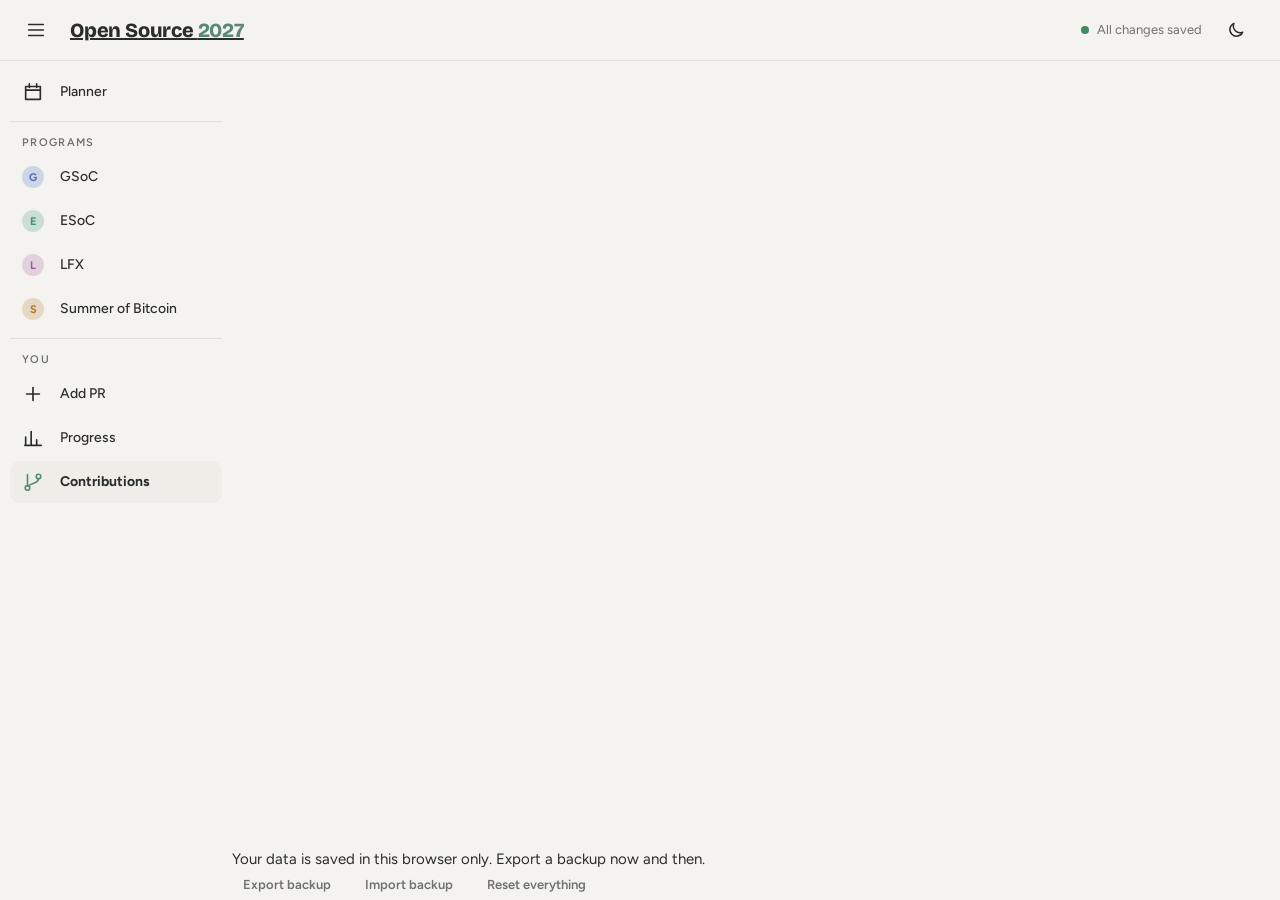
==== contributions.html @ abc7397d "update home and contributions pages" ====
<!doctype html>
<html lang="en">
<head>
  
  <meta charset="utf-8">
  <meta name="viewport" content="width=device-width, initial-scale=1">
  <meta name="description" content="PRs from the Planner">
  <meta name="theme-color" content="#f4f3ef" media="(prefers-color-scheme: light)">
  <meta name="theme-color" content="#161a1a" media="(prefers-color-scheme: dark)">
  <title>Contributions · Open Source 2027</title>

  <!-- Fonts: Bricolage Grotesque (headings), Figtree (text), JetBrains Mono (dates and numbers) -->
  <link rel="preconnect" href="https://fonts.googleapis.com">
  <link rel="preconnect" href="https://fonts.gstatic.com" crossorigin>
  <link rel="stylesheet" href="https://fonts.googleapis.com/css2?family=Bricolage+Grotesque:opsz,wght@12..96,600..800&family=Figtree:wght@400;500;600;700&family=JetBrains+Mono:wght@400;500;600&display=swap">

  <!-- Styles: tokens first, then components, then app extras -->
  <script>try{var t=localStorage.getItem("open-source-2027-theme");if(t==="light"||t==="dark")document.documentElement.dataset.theme=t}catch(e){}</script>
  <link rel="stylesheet" href="css/tokens.css">
  <link rel="stylesheet" href="css/components.css">
  <link rel="stylesheet" href="css/app.css">
</head>
<body data-page="contributions">
  <div class="os-app">
    <div id="app-header"></div>
    <main class="os-main" id="app">
      <noscript>This app needs JavaScript turned on.</noscript>
    </main>
    <footer id="app-footer"></footer>
  </div>

  <!-- Shared code (order matters: each file uses the ones above it) -->
  <script src="js/utils.js"></script>
  <script src="js/programs.js"></script>
  <script src="js/store.js"></script>
  <script src="js/components/ui.js"></script>
  <script src="js/components/modal.js"></script>
  <script src="js/components/layout.js"></script>
  <script src="js/components/worklog.js"></script>

  <!-- This page -->
  <script src="js/pages/contributions.js"></script>
</body>
</html>
---- css/tokens.css ----
/* tokens.css
   Design tokens = named values for every colour, font, size and corner.
   Change a value here and the whole site follows. */


/* Calm, minimal theme: soft paper colours with a sage green accent.
   It follows the device: light by day, dark when the device is in dark mode. */
:root {
  color-scheme: light;

  /* Surfaces, back to front */
  --bg: #f4f3ef;          /* page background */
  --card: #fbfaf7;        /* cards and modals */
  --card-head: #efede7;   /* card header bars */
  --line: #e3e0d8;        /* borders */
  --track: #e2dfd6;       /* the "not done yet" part of bars and rings */

  /* Text */
  --ink: #2a2d2b;         /* main text */
  --muted: #6e726d;       /* secondary text */

  /* Actions and states */
  --accent: #5b8a74;      /* sage green: buttons, progress, highlights */
  --accent-ink: #ffffff;  /* text on top of the accent */
  --star: #b07f2c;        /* streaks, "in review" */
  --star-off: #c9c4b8;
  --success: #3f8a5c;     /* merged, goal met */
  --danger: #c0564c;      /* delete */
  --scrim: rgba(42, 45, 43, 0.35); /* layer behind a modal */

  /* One colour per program (checked so they are easy to tell apart) */
  --gsoc: #4a6fc0;
  --esoc: #3d9470;
  --lfx: #a05a9c;
  --sob: #b87a2a;

  --shadow-glow: 0 0 0 4px rgba(91, 138, 116, 0.22);
  --shadow-modal: 0 24px 64px rgba(42, 45, 43, 0.18);

  /* Fonts */
  --font-display: "Bricolage Grotesque", "Figtree", system-ui, sans-serif;
  --font-body: "Figtree", system-ui, -apple-system, "Segoe UI", sans-serif;
  --font-mono: "JetBrains Mono", ui-monospace, "SFMono-Regular", Menlo, monospace;

  /* Spacing */
  --space-1: 4px;
  --space-2: 8px;
  --space-3: 12px;
  --space-4: 16px;
  --space-5: 20px;
  --space-6: 28px;
  --space-7: 48px;

  /* Corners */
  --radius-sm: 6px;
  --radius-md: 10px;
  --radius-lg: 16px;
  --radius-pill: 999px;
}

/* Dark colours. Used when the device is in dark mode (unless you picked light with
   the sun/moon button), or when you picked dark with the button. */
@media (prefers-color-scheme: dark) {
  :root:not([data-theme="light"]) {
    color-scheme: dark;
    --bg: #161a1a;
    --card: #1d2122;
    --card-head: #252a2a;
    --line: #2d3333;
    --track: #384040;
    --ink: #e7ebe8;
    --muted: #97a09b;
    --accent: #93bfa9;
    --accent-ink: #12201a;
    --star: #d6b06a;
    --star-off: #4c5452;
    --success: #86c59b;
    --danger: #e08a80;
    --scrim: rgba(8, 11, 10, 0.6);
    --gsoc: #7392dc;
    --esoc: #4aa077;
    --lfx: #b873b1;
    --sob: #bd8336;
    --shadow-glow: 0 0 0 4px rgba(147, 191, 169, 0.22);
    --shadow-modal: 0 24px 64px rgba(0, 0, 0, 0.5);
  }
}
:root[data-theme="dark"] {
  color-scheme: dark;
  --bg: #161a1a;
  --card: #1d2122;
  --card-head: #252a2a;
  --line: #2d3333;
  --track: #384040;
  --ink: #e7ebe8;
  --muted: #97a09b;
  --accent: #93bfa9;
  --accent-ink: #12201a;
  --star: #d6b06a;
  --star-off: #4c5452;
  --success: #86c59b;
  --danger: #e08a80;
  --scrim: rgba(8, 11, 10, 0.6);
  --gsoc: #7392dc;
  --esoc: #4aa077;
  --lfx: #b873b1;
  --sob: #bd8336;
  --shadow-glow: 0 0 0 4px rgba(147, 191, 169, 0.22);
  --shadow-modal: 0 24px 64px rgba(0, 0, 0, 0.5);
}
:root[data-theme="light"] { color-scheme: light; }
---- css/components.css ----
/* Open Source 2027: component styles. Colours, fonts and sizes come from tokens.css. */

:root {
  --star-shape: url("data:image/svg+xml,%3Csvg xmlns='http://www.w3.org/2000/svg' viewBox='0 0 24 24'%3E%3Cpath d='M12 2.6l2.85 5.95 6.55.85-4.8 4.55 1.22 6.5L12 17.3l-5.82 3.15 1.22-6.5-4.8-4.55 6.55-.85z'/%3E%3C/svg%3E");
  --chev: url("data:image/svg+xml,%3Csvg xmlns='http://www.w3.org/2000/svg' viewBox='0 0 24 24' fill='none' stroke='%23a6959d' stroke-width='2' stroke-linecap='round' stroke-linejoin='round'%3E%3Cpath d='M6 9l6 6 6-6'/%3E%3C/svg%3E");
}

*, *::before, *::after { box-sizing: border-box; }
html, body { margin: 0; background: var(--bg); color: var(--ink); font-family: var(--font-body); font-size: 15px; line-height: 22px; -webkit-font-smoothing: antialiased; }
button, input, select, textarea { font: inherit; color: inherit; }
a { color: inherit; }
[hidden] { display: none !important; }

/* ---------- layout ---------- */
.os-app { background: var(--bg); }
.os-pad { padding: 24px; }
.os-main { padding: 28px 32px 48px; max-width: 1280px; margin: 0 auto; }
.os-stack { display: flex; flex-direction: column; gap: 20px; }
.os-row { display: flex; align-items: center; gap: 12px; flex-wrap: wrap; }
.os-grid-3 { display: grid; grid-template-columns: repeat(3, minmax(0, 1fr)); gap: 20px; align-items: start; }
.os-grid-4 { display: grid; grid-template-columns: repeat(4, minmax(0, 1fr)); gap: 20px; }
.os-split { display: grid; grid-template-columns: minmax(0, 1.75fr) minmax(0, 1fr); gap: 20px; align-items: start; }
.os-section { margin-top: 28px; }
.os-spacer { flex: 1; }

/* ---------- type ---------- */
.os-label { font: 600 11px/14px var(--font-body); letter-spacing: .12em; text-transform: uppercase; color: var(--muted); margin: 0; }
.os-h1 { font: 800 40px/44px var(--font-display); letter-spacing: -.02em; margin: 0; }
.os-h2 { font: 700 22px/28px var(--font-display); letter-spacing: -.01em; margin: 0; }
.os-h3 { font: 700 16px/22px var(--font-display); margin: 0; }
.os-mono { font-family: var(--font-mono); font-variant-numeric: tabular-nums; }
.os-muted { color: var(--muted); }
.os-small { font-size: 13px; line-height: 18px; }
.os-num-lg { font: 600 28px/32px var(--font-mono); font-variant-numeric: tabular-nums; }
.os-p { margin: 0; }

/* ---------- icons ---------- */
.os-ic { display: inline-flex; width: 18px; height: 18px; flex: none; }
.os-ic svg { width: 100%; height: 100%; display: block; }

/* ---------- top bar and side menu ---------- */
/* The page is a grid: top bar across the top, side menu on the left,
   page and footer on the right. --nav-w = side menu width. */
.os-app { --nav-w: 232px; display: grid; grid-template-columns: var(--nav-w) minmax(0, 1fr); grid-template-rows: auto 1fr auto; min-height: 100vh; }
.os-app.is-nav-mini { --nav-w: 76px; }
#app-header { display: contents; }
.os-top { grid-column: 1 / -1; position: sticky; top: 0; z-index: 30; display: flex; align-items: center; gap: 14px; padding: 10px 24px 10px 16px; background: var(--bg); border-bottom: 1px solid var(--line); }
.os-menu { appearance: none; width: 40px; height: 40px; border: 0; border-radius: 50%; background: transparent; color: var(--ink); display: grid; place-items: center; cursor: pointer; flex: none; }
.os-menu:hover { background: var(--card-head); }
.os-menu .os-ic { width: 22px; height: 22px; }
.os-brand { font: 800 20px/24px var(--font-display); letter-spacing: -.01em; margin: 0; white-space: nowrap; }
.os-brand b { color: var(--accent); font-weight: 800; }
.os-saved { display: inline-flex; align-items: center; gap: 8px; font-size: 13px; line-height: 18px; color: var(--muted); white-space: nowrap; }
.os-saved::before { content: ""; width: 8px; height: 8px; border-radius: 50%; background: var(--success); }

.os-nav { grid-column: 1; grid-row: 2 / 4; position: sticky; top: 61px; align-self: start; height: calc(100vh - 61px); overflow-y: auto; scrollbar-width: thin; padding: 10px 10px 24px; display: flex; flex-direction: column; gap: 6px; }
.os-nav__group { display: flex; flex-direction: column; gap: 2px; padding-bottom: 8px; border-bottom: 1px solid var(--line); }
.os-nav__group:last-child { border-bottom: 0; }
.os-nav__title { margin: 8px 12px 4px; font: 600 11px/14px var(--font-body); letter-spacing: .12em; text-transform: uppercase; color: var(--muted); }
.os-nav__item { display: flex; align-items: center; gap: 16px; height: 42px; padding: 0 12px; border-radius: var(--radius-md); color: var(--ink); text-decoration: none; font: 500 14px/20px var(--font-body); white-space: nowrap; }
.os-nav__item:hover { background: var(--card-head); }
.os-nav__item.is-active { background: var(--card-head); font-weight: 700; }
.os-nav__item.is-active .os-ic { color: var(--accent); }
.os-nav__item:focus-visible { outline: 2px solid var(--accent); outline-offset: -2px; }
.os-nav__item .os-ic { width: 22px; height: 22px; }
.os-nav__dot { width: 22px; height: 22px; flex: none; border-radius: 50%; background: color-mix(in srgb, var(--prog) 22%, transparent); color: var(--prog); display: grid; place-items: center; font: 700 11px/1 var(--font-body); }
.os-nav__item.is-active .os-nav__dot { background: var(--prog); color: var(--accent-ink); }
.os-nav__short { display: none; }

/* small menu (like YouTube's icon menu): icon on top, short name under it */
.is-nav-mini .os-nav { padding: 6px 4px; }
.is-nav-mini .os-nav__group { border-bottom: 0; padding-bottom: 0; }
.is-nav-mini .os-nav__title, .is-nav-mini .os-nav__label { display: none; }
.is-nav-mini .os-nav__item { flex-direction: column; justify-content: center; gap: 6px; height: 70px; padding: 0 2px; }
.is-nav-mini .os-nav__short { display: block; font-size: 10px; line-height: 12px; font-weight: 500; max-width: 100%; overflow: hidden; text-overflow: ellipsis; }

.os-app > main, .os-app > footer { grid-column: 2; min-width: 0; }
.os-main { container-type: inline-size; width: 100%; }
.os-nav-scrim { position: fixed; inset: 0; background: var(--scrim); z-index: 35; }

/* phone: no menu on the side, the button slides it in over the page */
@media (max-width: 760px) {
  .os-app, .os-app.is-nav-mini { --nav-w: 0px; grid-template-columns: minmax(0, 1fr); }
  .os-app > main, .os-app > footer { grid-column: 1; }
  .os-top { padding: 8px 16px 8px 8px; }
  .os-nav { position: fixed; top: 0; left: 0; bottom: 0; height: auto; align-self: stretch; width: 248px; z-index: 40; background: var(--card); border-right: 1px solid var(--line); padding-top: 16px; transform: translateX(-100%); transition: transform .2s ease-out; visibility: hidden; }
  .is-nav-open .os-nav { transform: none; visibility: visible; }
  .is-nav-mini .os-nav__title, .is-nav-mini .os-nav__label { display: revert; }
  .is-nav-mini .os-nav__short { display: none; }
  .is-nav-mini .os-nav__item { flex-direction: row; height: 42px; gap: 16px; padding: 0 12px; }
  .is-nav-mini .os-nav__group { border-bottom: 1px solid var(--line); padding-bottom: 8px; }
}
@media (max-width: 760px) { .os-main { padding: 20px 16px 40px; } }
@media (prefers-reduced-motion: reduce) { .os-nav { transition: none; } }

/* ---------- page header ---------- */
.os-phead { display: flex; align-items: flex-end; justify-content: space-between; gap: 16px; flex-wrap: wrap; margin-bottom: 24px; }
.os-phead .os-h1 { color: var(--prog, var(--ink)); }
.os-phead__sub { margin: 6px 0 0; color: var(--muted); font-size: 14px; line-height: 20px; }

/* ---------- cards ---------- */
.os-card { background: var(--card); border: 1px solid var(--line); border-radius: var(--radius-lg); overflow: hidden; min-width: 0; }
.os-card__head { display: flex; align-items: center; justify-content: space-between; gap: 12px; padding: 10px 12px 10px 20px; background: var(--card-head); min-height: 50px; }
.os-card__head .os-label { color: var(--ink); opacity: .9; }
.os-card__meta { font: 500 12px/16px var(--font-mono); color: var(--muted); }
.os-card__body { padding: 20px; }
.os-card__foot { padding: 14px 20px 18px; border-top: 1px solid var(--line); }

/* ---------- buttons ---------- */
.os-btn { appearance: none; display: inline-flex; align-items: center; justify-content: center; gap: 6px; height: 36px; padding: 0 14px; border-radius: var(--radius-md); border: 1px solid transparent; font: 600 14px/20px var(--font-body); cursor: pointer; white-space: nowrap; text-decoration: none; transition: background .15s, filter .15s; }
.os-btn .os-ic { width: 16px; height: 16px; }
.os-btn--primary { background: var(--accent); color: var(--accent-ink); }
.os-btn--primary:hover { filter: brightness(1.07); }
.os-btn--ghost { background: transparent; border-color: var(--line); color: var(--ink); }
.os-btn--ghost:hover { background: var(--card-head); }
.os-btn--quiet { background: transparent; color: var(--muted); }
.os-btn--quiet:hover { color: var(--ink); background: var(--card-head); }
.os-btn--sq { width: 36px; padding: 0; }
.os-btn--sm { height: 30px; padding: 0 10px; font-size: 13px; border-radius: 8px; }
.os-btn--sm.os-btn--sq { width: 30px; }
.os-iconbtn { appearance: none; display: inline-grid; place-items: center; width: 30px; height: 30px; border-radius: 8px; border: 0; background: transparent; color: var(--muted); cursor: pointer; flex: none; }
.os-iconbtn:hover { background: var(--card-head); color: var(--ink); }
.os-iconbtn--danger:hover { color: var(--danger); }
.os-iconbtn .os-ic { width: 16px; height: 16px; }
.os-btn:focus-visible, .os-iconbtn:focus-visible, .os-menu:focus-visible, .os-star:focus-visible, .os-seg button:focus-visible, .os-box:focus-visible { outline: 2px solid var(--accent); outline-offset: 2px; }

/* ---------- form fields ---------- */
.os-input, .os-select, .os-textarea { width: 100%; background: var(--bg); border: 1px solid var(--line); border-radius: var(--radius-md); color: var(--ink); padding: 0 12px; height: 38px; font-size: 14px; line-height: 20px; outline: none; transition: border-color .15s, box-shadow .15s; }
.os-textarea { height: auto; min-height: 88px; padding: 10px 12px; resize: vertical; display: block; }
.os-select { appearance: none; padding-right: 34px; background-image: var(--chev); background-repeat: no-repeat; background-position: right 10px center; background-size: 16px; cursor: pointer; }
.os-select--sm { height: 30px; font-size: 13px; border-radius: 8px; padding-left: 10px; }
.os-input::placeholder, .os-textarea::placeholder { color: var(--muted); }
.os-input:focus, .os-select:focus, .os-textarea:focus, .os-chipinput:focus-within { border-color: var(--accent); box-shadow: var(--shadow-glow); }
.os-field { display: flex; flex-direction: column; gap: 6px; min-width: 0; }
.os-field > label, .os-field__name { font: 600 13px/18px var(--font-body); color: var(--ink); }
.os-hint { font-size: 12px; line-height: 16px; color: var(--muted); margin: 0; }
.os-add { display: flex; gap: 8px; margin-top: 14px; }
.os-add .os-input { flex: 1; }
.os-input-icon { position: relative; }
.os-input-icon > .os-ic { position: absolute; left: 12px; top: 11px; width: 16px; height: 16px; color: var(--muted); pointer-events: none; }
.os-input-icon > .os-input { padding-left: 36px; }
.os-chipinput { display: flex; flex-wrap: wrap; gap: 6px; align-items: center; min-height: 38px; padding: 6px 8px; background: var(--bg); border: 1px solid var(--line); border-radius: var(--radius-md); }
.os-chipinput input { flex: 1; min-width: 140px; background: none; border: 0; outline: 0; height: 24px; font-size: 14px; color: var(--ink); padding: 0 4px; }
.os-chipinput input::placeholder { color: var(--muted); }
.os-seg { display: grid; grid-template-columns: repeat(4, minmax(0, 1fr)); gap: 4px; padding: 4px; background: var(--bg); border: 1px solid var(--line); border-radius: var(--radius-md); }
.os-seg button { appearance: none; border: 0; background: transparent; height: 30px; border-radius: 7px; font: 600 13px/1 var(--font-body); color: var(--muted); cursor: pointer; display: inline-flex; align-items: center; justify-content: center; gap: 6px; white-space: nowrap; }
.os-seg button::before { content: ""; width: 6px; height: 6px; border-radius: 50%; background: var(--c, var(--muted)); }
.os-seg button[aria-pressed="true"] { background: var(--card-head); color: var(--ink); }

/* ---------- checklist ---------- */
.os-tasks { list-style: none; margin: 0; padding: 0; }
.os-task { display: flex; align-items: center; gap: 10px; padding: 9px 0; border-bottom: 1px solid var(--line); font-size: 14px; line-height: 20px; }
.os-task:last-child { border-bottom: 0; }
.os-task__text { flex: 1; min-width: 0; overflow-wrap: anywhere; }
.os-box { appearance: none; flex: none; width: 18px; height: 18px; border-radius: 5px; border: 1.5px solid var(--muted); background: transparent; cursor: pointer; position: relative; padding: 0; margin: 0; transition: background .15s, border-color .15s; }
.os-box:checked { background: var(--accent); border-color: var(--accent); }
.os-box:checked::after { content: ""; position: absolute; left: 5px; top: 1.5px; width: 5px; height: 10px; border: solid var(--accent-ink); border-width: 0 2px 2px 0; transform: rotate(45deg); }
.os-box:disabled { cursor: not-allowed; }
.os-task.is-done .os-task__text { color: var(--muted); text-decoration: line-through; text-decoration-color: var(--star-off); }
.os-task .os-iconbtn { opacity: .55; width: 26px; height: 26px; }
.os-task:hover .os-iconbtn, .os-task .os-iconbtn:focus-visible { opacity: 1; }
.os-done-row { display: flex; align-items: center; justify-content: space-between; gap: 12px; margin: 4px 0 8px; font-size: 13px; line-height: 18px; color: var(--muted); }
.os-done-row b { color: var(--ink); font-weight: 600; }

/* ---------- progress ---------- */
.os-bar { height: 6px; border-radius: 999px; background: var(--track); overflow: hidden; }
.os-bar > span { display: block; height: 100%; border-radius: inherit; background: var(--accent); width: var(--p, 0%); transition: width .3s; }
.os-ring { --size: 72px; --w: 8px; width: var(--size); height: var(--size); border-radius: 50%; background: conic-gradient(var(--accent) calc(var(--v, 0) * 1%), var(--track) 0); display: grid; place-items: center; flex: none; position: relative; }
.os-ring::before { content: ""; position: absolute; inset: var(--w); border-radius: 50%; background: var(--ring-bg, var(--card)); }
.os-ring > span { position: relative; font: 600 15px/1 var(--font-mono); }
.os-ring--sm { --size: 38px; --w: 5px; }
.os-ring--sm > span { font-size: 10px; }
.os-ring--lg { --size: 112px; --w: 12px; }
.os-ring--lg > span { font-size: 22px; }
.os-ring--none { background: var(--track); }

/* ---------- stars ---------- */
.os-stars { display: inline-flex; gap: 4px; }
.os-star { appearance: none; border: 0; padding: 0; width: var(--s, 28px); height: var(--s, 28px); background: var(--star-off); cursor: pointer; -webkit-mask: var(--star-shape) center / contain no-repeat; mask: var(--star-shape) center / contain no-repeat; transition: background .12s, transform .12s; }
.os-star:hover { transform: scale(1.08); }
.os-star.is-on { background: var(--star); }
.os-stars[data-readonly] .os-star { cursor: default; transform: none; }
.os-stars--sm { gap: 2px; }
.os-stars--sm .os-star { --s: 13px; }
.os-stars--lg { gap: 6px; }
.os-stars--lg .os-star { --s: 38px; }

/* ---------- pills, chips, labels ---------- */
.os-pill { --c: var(--muted); display: inline-flex; align-items: center; gap: 6px; height: 24px; padding: 0 10px; border-radius: 999px; font: 600 12px/1 var(--font-body); white-space: nowrap; color: var(--c); background: color-mix(in srgb, var(--c) 15%, transparent); }
.os-pill::before { content: ""; width: 6px; height: 6px; border-radius: 50%; background: currentColor; }
.os-pill--exploring { --c: var(--muted); }
.os-pill--contributing { --c: var(--accent); }
.os-pill--applied { --c: var(--star); }
.os-pill--selected { --c: var(--success); }
.os-pill--open { --c: var(--muted); }
.os-pill--review { --c: var(--star); }
.os-pill--merged { --c: var(--success); }
.os-pill--closed { --c: var(--muted); }
.os-chip { display: inline-flex; align-items: center; gap: 8px; height: 30px; padding: 0 12px; border-radius: 999px; font: 600 13px/1 var(--font-body); white-space: nowrap; color: var(--prog); background: color-mix(in srgb, var(--prog) 13%, transparent); border: 1px solid color-mix(in srgb, var(--prog) 35%, transparent); }
.os-chip .os-ic { width: 15px; height: 15px; }
.os-chip .os-mono { font-weight: 500; font-size: 12px; }
.os-chip--sm { height: 22px; padding: 0 8px; font-size: 11px; letter-spacing: .02em; gap: 6px; }
.os-tech { display: inline-flex; align-items: center; gap: 4px; height: 22px; padding: 0 8px; border-radius: var(--radius-sm); background: var(--card-head); color: var(--ink); font: 500 12px/1 var(--font-mono); white-space: nowrap; }
.os-tech button { appearance: none; border: 0; background: none; color: var(--muted); padding: 0; width: 14px; height: 14px; display: grid; place-items: center; cursor: pointer; }
.os-tech button:hover { color: var(--ink); }
.os-tech button .os-ic { width: 12px; height: 12px; }
.os-count { display: inline-flex; align-items: center; gap: 6px; height: 24px; padding: 0 8px; border-radius: var(--radius-sm); background: var(--bg); color: var(--muted); font: 500 12px/1 var(--font-mono); white-space: nowrap; }
.os-count .os-ic { width: 13px; height: 13px; }
.os-count.is-urgent { color: var(--danger); background: color-mix(in srgb, var(--danger) 13%, transparent); }
.os-tag { display: inline-flex; align-items: center; height: 18px; padding: 0 6px; border-radius: 5px; font: 600 10px/1 var(--font-body); letter-spacing: .08em; text-transform: uppercase; border: 1px solid var(--line); color: var(--muted); white-space: nowrap; }
.os-tag--official { color: var(--ink); background: var(--card-head); border-color: var(--card-head); }
.os-tag--proposed { color: var(--accent); border-color: color-mix(in srgb, var(--accent) 45%, transparent); }
.os-tag--pending { color: var(--star); border-color: color-mix(in srgb, var(--star) 45%, transparent); }
.os-tag--expected { color: var(--muted); border-style: dashed; border-color: var(--star-off); }
.os-flag { display: inline-flex; align-items: center; gap: 4px; height: 18px; font: 700 9.5px/1 var(--font-body); letter-spacing: .1em; text-transform: uppercase; color: var(--muted); white-space: nowrap; }
.os-flag .os-ic { width: 11px; height: 11px; }
.os-flag--today { color: var(--accent-ink); background: var(--accent); padding: 0 6px; border-radius: 5px; }
.os-avatar { width: 40px; height: 40px; border-radius: 12px; display: grid; place-items: center; flex: none; font: 800 17px/1 var(--font-display); color: var(--prog, var(--accent)); background: color-mix(in srgb, var(--prog, var(--accent)) 16%, var(--card)); }

/* ---------- organizations ---------- */
.os-orgs__head, .os-org { display: grid; grid-template-columns: 40px minmax(0, 1fr) minmax(0, 210px) 124px 66px; column-gap: 18px; padding: 16px 20px; align-items: start; }
.os-orgs__head { padding-top: 10px; padding-bottom: 10px; border-bottom: 1px solid var(--line); }
.os-orgs__head > :first-child { grid-column: 1 / 3; }
.os-org { border-bottom: 1px solid var(--line); cursor: pointer; transition: background .15s; }
.os-org:last-child { border-bottom: 0; }
.os-org:hover { background: color-mix(in srgb, var(--card-head) 45%, transparent); }
.os-org__main { min-width: 0; }
.os-org__title { display: flex; align-items: baseline; gap: 8px; flex-wrap: wrap; }
.os-org__name { font: 700 16px/22px var(--font-display); margin: 0; }
.os-org__project { font-size: 14px; line-height: 20px; color: var(--ink); }
.os-org__project::before { content: "/"; color: var(--star-off); margin-right: 8px; }
.os-org__repo { display: inline-flex; align-items: center; gap: 4px; margin-top: 2px; font: 500 12px/16px var(--font-mono); color: var(--muted); text-decoration: none; }
.os-org__repo:hover { color: var(--accent); }
.os-org__repo .os-ic { width: 12px; height: 12px; }
.os-org__desc { margin: 8px 0 0; font-size: 14px; line-height: 20px; color: var(--ink); display: -webkit-box; -webkit-line-clamp: 2; -webkit-box-orient: vertical; overflow: hidden; max-width: 64ch; }
.os-org.is-open .os-org__desc { -webkit-line-clamp: unset; display: block; }
.os-org__more { display: inline-flex; align-items: center; gap: 2px; margin-top: 4px; font-size: 12px; line-height: 16px; color: var(--accent); font-weight: 600; }
.os-org__more .os-ic { width: 14px; height: 14px; transition: transform .2s; }
.os-org.is-open .os-org__more .os-ic { transform: rotate(180deg); }
.os-org__stack { display: flex; flex-wrap: wrap; gap: 6px; padding-top: 2px; }
.os-org__status { padding-top: 1px; }
.os-org__actions { display: flex; gap: 2px; justify-content: flex-end; margin-top: -3px; }

/* ---------- empty state ---------- */
.os-empty { display: flex; flex-direction: column; align-items: center; text-align: center; gap: 10px; padding: 36px 24px 40px; }
.os-empty__mark { width: 44px; height: 44px; border-radius: 14px; display: grid; place-items: center; background: var(--card-head); color: var(--muted); }
.os-empty__mark .os-ic { width: 20px; height: 20px; }
.os-empty__title { font: 700 16px/22px var(--font-display); margin: 0; }
.os-empty__text { margin: 0; font-size: 14px; line-height: 20px; color: var(--muted); max-width: 34ch; }

/* ---------- journal ---------- */
.os-entries { list-style: none; margin: 16px 0 0; padding: 0; }
.os-entry { display: flex; gap: 10px; padding: 12px 0; border-top: 1px solid var(--line); }
.os-entry__body { flex: 1; min-width: 0; }
.os-entry__date { font: 500 12px/16px var(--font-mono); color: var(--muted); }
.os-entry__text { margin: 3px 0 0; font-size: 14px; line-height: 20px; overflow-wrap: anywhere; }
.os-entry .os-iconbtn { opacity: .55; width: 26px; height: 26px; }
.os-entry:hover .os-iconbtn { opacity: 1; }

/* ---------- proposals ---------- */
.os-props { display: grid; grid-template-columns: repeat(2, minmax(0, 1fr)); gap: 16px; }
.os-prop { background: var(--card); border: 1px solid var(--line); border-radius: var(--radius-lg); padding: 18px 20px 20px; display: flex; flex-direction: column; gap: 16px; min-width: 0; }
.os-prop__top { display: flex; align-items: flex-start; justify-content: space-between; gap: 12px; }
.os-prop__title { font: 700 16px/22px var(--font-display); margin: 0; }
.os-prop__org { margin: 2px 0 0; font-size: 13px; line-height: 18px; color: var(--muted); }
.os-pipe { display: grid; grid-template-columns: repeat(5, minmax(0, 1fr)); gap: 4px; }
.os-step { display: flex; flex-direction: column; gap: 8px; font-size: 11.5px; line-height: 15px; color: var(--muted); min-width: 0; }
.os-step::before { content: ""; height: 6px; border-radius: 999px; background: var(--track); }
.os-step.is-done { color: var(--ink); }
.os-step.is-done::before { background: var(--accent); }
.os-step.is-now { color: var(--ink); font-weight: 700; }
.os-step.is-now::before { background: var(--accent); box-shadow: var(--shadow-glow); }
.os-step.is-accepted { color: var(--success); font-weight: 700; }
.os-step.is-accepted::before { background: var(--success); }
.os-prop__links { display: flex; align-items: center; gap: 8px; flex-wrap: wrap; font-size: 13px; line-height: 18px; }
.os-prop__links a { display: inline-flex; align-items: center; gap: 6px; color: var(--ink); text-decoration: none; font-weight: 600; }
.os-prop__links a:hover { color: var(--accent); }
.os-prop__links a .os-ic { width: 15px; height: 15px; color: var(--muted); }
.os-outline { background: var(--bg); border-radius: var(--radius-md); padding: 12px 14px; font-size: 13px; line-height: 19px; }
.os-outline ol { margin: 6px 0 0; padding-left: 18px; }
.os-outline li { margin: 2px 0; }

/* ---------- timeline ---------- */
.os-tl { list-style: none; margin: 0; padding: 0; }
.os-tl__item { --prog-line: color-mix(in srgb, var(--prog) 35%, var(--line)); position: relative; padding: 0 0 20px 28px; }
.os-tl__item::before { content: ""; position: absolute; left: 5px; top: 18px; bottom: 0; width: 2px; background: var(--prog-line); border-radius: 2px; }
.os-tl__item:last-child { padding-bottom: 0; }
.os-tl__item:last-child::before { display: none; }
.os-tl__dot { position: absolute; left: 0; top: 4px; width: 12px; height: 12px; border-radius: 50%; border: 2px solid var(--prog); background: var(--card); }
.os-tl__date { font: 500 12px/16px var(--font-mono); color: var(--muted); }
.os-tl__title { font-weight: 600; font-size: 14px; line-height: 20px; margin: 2px 0 4px; }
.os-tl__item.is-past .os-tl__dot { border-color: var(--star-off); background: var(--star-off); }
.os-tl__item.is-past::before { background: var(--line); }
.os-tl__item.is-past .os-tl__title { color: var(--muted); font-weight: 500; }
.os-tl__item.is-past .os-tag { opacity: .7; }
.os-tl__item.is-now .os-tl__dot { background: var(--prog); box-shadow: 0 0 0 4px color-mix(in srgb, var(--prog) 25%, transparent), 0 0 18px 2px color-mix(in srgb, var(--prog) 55%, transparent); }
.os-tl__item.is-now .os-tl__box { background: color-mix(in srgb, var(--prog) 10%, transparent); border: 1px solid color-mix(in srgb, var(--prog) 35%, transparent); border-radius: 12px; padding: 8px 12px 10px; margin: -9px 0 0 -6px; }
.os-tl__item.is-now .os-tl__date { color: var(--prog); }

/* ---------- stat tiles ---------- */
.os-stat { background: var(--card); border: 1px solid var(--line); border-radius: var(--radius-lg); padding: 18px 20px; display: flex; flex-direction: column; gap: 8px; }
.os-stat__note { font-size: 12px; line-height: 16px; color: var(--muted); }

/* ---------- table ---------- */
.os-tablewrap { overflow-x: auto; }
.os-table { width: 100%; border-collapse: collapse; font-size: 14px; line-height: 20px; }
.os-table th { text-align: left; padding: 10px 16px; font: 600 11px/14px var(--font-body); letter-spacing: .12em; text-transform: uppercase; color: var(--muted); border-bottom: 1px solid var(--line); white-space: nowrap; }
.os-table td { padding: 12px 16px; border-bottom: 1px solid var(--line); vertical-align: middle; }
.os-table tr:last-child td { border-bottom: 0; }
.os-table tbody tr:hover td { background: color-mix(in srgb, var(--card-head) 40%, transparent); }
.os-table .os-mono { font-size: 13px; color: var(--muted); white-space: nowrap; }

/* ---------- modal ---------- */
.os-scrim { position: fixed; inset: 0; background: var(--scrim); display: grid; place-items: center; padding: 24px; z-index: 50; }
.os-scrim--inline { position: absolute; }
.os-modal { width: 100%; max-width: 580px; max-height: 100%; overflow: auto; background: var(--card); border: 1px solid var(--line); border-radius: var(--radius-lg); box-shadow: var(--shadow-modal); }
.os-modal__head { display: flex; align-items: flex-start; justify-content: space-between; gap: 12px; padding: 22px 24px 4px; }
.os-modal__body { display: grid; grid-template-columns: 1fr 1fr; gap: 16px; padding: 18px 24px 22px; }
.os-modal__body .os-full { grid-column: 1 / -1; }
.os-modal__foot { display: flex; justify-content: flex-end; gap: 8px; padding: 14px 24px 18px; border-top: 1px solid var(--line); background: color-mix(in srgb, var(--card-head) 35%, var(--card)); }

/* ---------- phone and narrow widths (the app reacts to its own width) ---------- */
@container (max-width: 1060px) {
  .os-grid-3 { grid-template-columns: 1fr 1fr; }
  .os-grid-3 > :last-child { grid-column: 1 / -1; }
}
@container (max-width: 760px) {
  .os-h1 { font-size: 32px; line-height: 36px; }
  .os-grid-3, .os-split, .os-props, .os-grid-4 { grid-template-columns: 1fr; }
  .os-grid-3 > :last-child { grid-column: auto; }
  .os-grid-4 { grid-template-columns: 1fr 1fr; gap: 12px; }
  .os-section { margin-top: 20px; }
  .os-stack { gap: 16px; }
  .os-card__head { padding-left: 16px; }
  .os-card__body { padding: 16px; }
  .os-orgs__head { display: none; }
  .os-org { grid-template-columns: 40px minmax(0, 1fr) auto; grid-template-areas: "av main act" ". stack stack" ". status status"; row-gap: 10px; column-gap: 12px; padding: 16px; }
  .os-org > .os-avatar { grid-area: av; }
  .os-org__main { grid-area: main; }
  .os-org__stack { grid-area: stack; }
  .os-org__status { grid-area: status; }
  .os-org__actions { grid-area: act; }
  .os-modal__body { grid-template-columns: 1fr; }
  .os-seg { grid-template-columns: 1fr 1fr; }
}

/* ---------- planner: daily open source log ---------- */
.os-plan-head { display: flex; align-items: flex-end; justify-content: space-between; gap: 20px; flex-wrap: wrap; margin-bottom: 24px; }
.os-plan-date { display: flex; flex-direction: column; align-items: flex-end; gap: 10px; text-align: right; }
.os-plan-date__text { display: flex; flex-direction: column; align-items: flex-end; gap: 4px; }
.os-plan-date__day { font: 800 28px/32px var(--font-display); letter-spacing: -.01em; }
.os-plan-date__num { font-size: 15px; line-height: 20px; color: var(--muted); }
.os-plan-date__nav .os-btn:disabled { opacity: .45; cursor: default; }
.os-plan-block { border-left: 4px solid var(--prog); }
.os-plan-block__head { flex-wrap: wrap; }
.os-plan-block__head .os-h2 { font-size: 19px; line-height: 24px; }
.os-plan-block__dot { width: 10px; height: 10px; border-radius: 50%; background: var(--prog); }
.os-plan-block__body { display: flex; flex-direction: column; gap: 12px; }
.os-plan-empty { margin: 0; }
.os-log { border: 1px solid var(--line); border-radius: var(--radius-md); padding: 14px 16px; background: color-mix(in srgb, var(--card-head) 25%, var(--card)); }
.os-log__top { display: flex; align-items: center; justify-content: space-between; gap: 12px; }
.os-log__org { display: flex; align-items: center; gap: 8px; min-width: 0; }
.os-log__org .os-ic { color: var(--prog); }
.os-log__org .os-h3 { overflow-wrap: anywhere; }
.os-log__actions { gap: 2px; flex: none; }
.os-log__tech { display: flex; flex-wrap: wrap; gap: 6px; margin-top: 10px; }
.os-log__grid { display: grid; grid-template-columns: repeat(3, minmax(0, 1fr)); gap: 16px; margin-top: 14px; padding-top: 14px; border-top: 1px solid var(--line); }
.os-log__cell { min-width: 0; display: flex; flex-direction: column; gap: 6px; }
.os-log__cell .os-label { display: inline-flex; align-items: center; gap: 6px; }
.os-log__cell .os-label .os-ic { width: 14px; height: 14px; }
.os-log__cell .os-p { font-size: 14px; line-height: 20px; overflow-wrap: anywhere; }
.os-log__text { white-space: pre-wrap; }
.os-log__links { display: flex; flex-wrap: wrap; gap: 6px 14px; }
.os-entry-link { display: inline-flex; align-items: center; gap: 6px; font-size: 13px; line-height: 18px; color: var(--accent); text-decoration: none; min-width: 0; }
.os-entry-link span { overflow: hidden; text-overflow: ellipsis; white-space: nowrap; }
.os-entry-link:hover span { text-decoration: underline; }
.os-entry-link .os-ic { width: 15px; height: 15px; }
@container (max-width: 760px) {
  .os-log__grid { grid-template-columns: 1fr; gap: 12px; }
  .os-plan-date, .os-plan-date__text { align-items: flex-start; text-align: left; }
}

/* ---------- progress and contributions: PRs from the Planner ---------- */
.os-stats3 { grid-template-columns: repeat(3, minmax(0, 1fr)); }
.os-stats3 > :last-child { grid-column: auto; }
.os-prorg { border: 1px solid var(--line); border-radius: var(--radius-md); padding: 14px 16px; background: color-mix(in srgb, var(--card-head) 25%, var(--card)); }
.os-prorg__head { display: flex; align-items: center; justify-content: space-between; gap: 12px; flex-wrap: wrap; }
.os-prorg__label { margin-top: 14px; }
.os-prlist { list-style: none; margin: 6px 0 0; padding: 0; display: flex; flex-direction: column; }
.os-prlist li { display: flex; align-items: center; justify-content: space-between; gap: 12px; padding: 7px 0; border-bottom: 1px solid var(--line); min-width: 0; }
.os-prlist li:last-child { border-bottom: 0; }
.os-log__pr { display: flex; align-items: center; gap: 10px; flex-wrap: wrap; margin-top: 4px; }
.os-prog-chip { display: inline-flex; align-items: center; gap: 6px; font-size: 13px; line-height: 18px; white-space: nowrap; }
.os-prog-chip::before { content: ""; width: 8px; height: 8px; border-radius: 50%; background: var(--prog); }
.os-prcell { max-width: 360px; }
@container (max-width: 760px) {
  .os-stats3 { grid-template-columns: 1fr; gap: 12px; }
}

/* ---------- work log on program pages, PR rows, planner summary ---------- */
.os-worklog-head { display: flex; align-items: flex-end; justify-content: space-between; gap: 16px; flex-wrap: wrap; padding: 18px 20px; background: var(--card-head); border-bottom: 1px solid var(--line); border-radius: var(--radius-lg) var(--radius-lg) 0 0; }
.os-worklog-head .os-phead__sub { display: flex; align-items: center; gap: 10px; flex-wrap: wrap; margin-top: 6px; }
.os-worklog-head .os-plan-date__day { font-size: 22px; line-height: 26px; }
.os-log__prs { display: flex; flex-direction: column; gap: 6px; margin-top: 8px; }
.os-log__prs > .os-label { display: inline-flex; align-items: center; gap: 6px; }
.os-log__prs > .os-label .os-ic { width: 14px; height: 14px; }
.os-log__pr { margin-top: 0; min-width: 0; }
.os-prrows { display: flex; flex-direction: column; gap: 8px; }
.os-prrow { display: grid; grid-template-columns: minmax(0, 1fr) 170px auto; gap: 8px; align-items: center; }
.os-prrows__add { align-self: flex-start; }
.os-sum { list-style: none; margin: 0; padding: 0; display: flex; flex-direction: column; }
.os-sum__row { display: flex; align-items: flex-start; justify-content: space-between; gap: 8px 20px; flex-wrap: wrap; padding: 10px 0; border-bottom: 1px solid var(--line); }
.os-sum__row:first-child { padding-top: 0; }
.os-sum__row:last-child { border-bottom: 0; padding-bottom: 0; }
.os-sum__main { display: flex; flex-direction: column; gap: 2px; min-width: 0; }
.os-sum__org { display: inline-flex; align-items: center; gap: 8px; font-weight: 600; font-size: 14px; line-height: 20px; }
.os-sum__org .os-ic { color: var(--prog); width: 16px; height: 16px; }
.os-sum__issue { font-size: 13px; line-height: 18px; color: var(--muted); padding-left: 24px; overflow-wrap: anywhere; }
.os-sum__prs { display: grid; grid-template-columns: minmax(0, auto) auto; gap: 6px 10px; align-items: center; min-width: 0; }
.os-plan-empty a { color: var(--accent); }
@media (max-width: 560px) {
  .os-prrow { grid-template-columns: minmax(0, 1fr) auto; }
  .os-prrow .os-select { grid-column: 1; }
  .os-prrow .os-iconbtn { grid-row: 1 / span 2; grid-column: 2; }
}

/* ---------- planner dashboard ---------- */
.os-dash-head { margin-bottom: 20px; }
.os-hero { margin-bottom: 20px; display: grid; grid-template-columns: minmax(0, 1.45fr) minmax(0, 1fr); gap: 20px; align-items: stretch; }
.os-num-md { font: 600 26px/30px var(--font-mono); font-variant-numeric: tabular-nums; }

/* focus timer */
.os-timer { padding: 22px 24px; display: flex; flex-direction: column; gap: 18px; position: relative; overflow: hidden;
  background: radial-gradient(120% 90% at 0% 0%, color-mix(in srgb, var(--accent) 14%, var(--card)) 0%, var(--card) 60%); }
.os-timer__top { display: flex; align-items: flex-start; justify-content: space-between; gap: 12px; }
.os-timer__top .os-h2 { font-size: 20px; line-height: 26px; margin-top: 4px; }
.os-live { display: inline-flex; align-items: center; gap: 8px; font: 600 12px/16px var(--font-body); letter-spacing: .08em; text-transform: uppercase; color: var(--accent); }
.os-live i { width: 8px; height: 8px; border-radius: 50%; background: var(--accent); animation: os-pulse 1.4s ease-in-out infinite; }
@keyframes os-pulse { 0%, 100% { opacity: 1; transform: scale(1); } 50% { opacity: .35; transform: scale(.7); } }
.os-timer__main { display: grid; grid-template-columns: 220px minmax(0, 1fr); gap: 28px; align-items: center; flex: 1; }
.os-timer__ring { position: relative; width: 220px; height: 220px; }
.os-tring { width: 100%; height: 100%; display: block; }
.os-tring circle { transition: stroke-dashoffset .9s linear; }
.os-timer__center { position: absolute; inset: 0; display: flex; flex-direction: column; align-items: center; justify-content: center; gap: 2px; }
.os-timer__time { font-size: 34px; line-height: 40px; font-weight: 600; letter-spacing: -.02em; }
.os-timer__of { font-size: 12px; line-height: 16px; color: var(--muted); }
.os-timer__pct { margin-top: 6px; font-size: 12px; line-height: 16px; padding: 2px 8px; border-radius: 999px; background: color-mix(in srgb, var(--accent) 18%, transparent); color: var(--accent); }
.os-timer__side { display: flex; flex-direction: column; gap: 12px; min-width: 0; }
.os-pchips { display: flex; flex-wrap: wrap; gap: 8px; }
.os-pchip { appearance: none; cursor: pointer; display: inline-flex; align-items: center; gap: 8px; height: 34px; padding: 0 14px; border-radius: 999px; border: 1px solid var(--line); background: var(--card); color: var(--ink); font: 500 13px/1 var(--font-body); }
.os-pchip::before { content: ""; width: 8px; height: 8px; border-radius: 50%; background: var(--prog); }
.os-pchip:hover { border-color: var(--prog); }
.os-pchip.is-on { border-color: var(--prog); background: color-mix(in srgb, var(--prog) 18%, var(--card)); font-weight: 700; }
.os-pchip:focus-visible { outline: 2px solid var(--accent); outline-offset: 2px; }
.os-timer__go { height: 46px; font-size: 15px; gap: 10px; align-self: flex-start; padding: 0 22px; }
.os-timer__go .os-ic { width: 18px; height: 18px; }
.is-running .os-timer__go { background: var(--card-head); color: var(--ink); }
.os-timer__msg { margin: 0; font-size: 14px; line-height: 20px; color: var(--muted); min-height: 20px; }
.os-timer__msg b { color: var(--ink); }
.os-split-bar { display: flex; gap: 2px; height: 10px; border-radius: 999px; overflow: hidden; background: var(--track); }
.os-split-bar span { background: var(--prog); min-width: 4px; }
.os-split-bar.is-empty span { background: var(--track); }
.os-legend { display: flex; flex-wrap: wrap; gap: 6px 14px; margin-top: 8px; }
.os-legend__i { display: inline-flex; align-items: center; gap: 6px; font-size: 12px; line-height: 16px; color: var(--muted); }
.os-legend__i::before { content: ""; width: 8px; height: 8px; border-radius: 2px; background: var(--prog); }
.os-legend__i b { color: var(--ink); font-weight: 500; }

/* today */
.os-today { padding: 22px 24px; display: flex; flex-direction: column; gap: 16px; }
.os-today__head { display: flex; justify-content: space-between; align-items: flex-start; gap: 12px; }
.os-today__day { font: 800 30px/34px var(--font-display); letter-spacing: -.01em; margin: 4px 0 2px; }
.os-streak { display: flex; align-items: center; gap: 10px; padding: 10px 14px; border-radius: var(--radius-md); background: color-mix(in srgb, var(--star) 14%, var(--card)); border: 1px solid color-mix(in srgb, var(--star) 35%, transparent); }
.os-streak__n { font-size: 30px; line-height: 32px; font-weight: 600; color: var(--star); }
.os-streak__l { font-size: 11px; line-height: 14px; color: var(--muted); text-transform: uppercase; letter-spacing: .06em; }
.os-today__nums { display: grid; grid-template-columns: 1fr 1fr; gap: 12px; }
.os-today__nums > div { display: flex; flex-direction: column; gap: 4px; padding: 12px 14px; border-radius: var(--radius-md); background: var(--card-head); }
.os-todayrows { display: flex; flex-direction: column; }
.os-todayrow { display: grid; grid-template-columns: 140px minmax(0, 1fr) auto 16px; gap: 10px; align-items: center; padding: 9px 4px; border-bottom: 1px solid var(--line); color: var(--ink); text-decoration: none; font-size: 14px; line-height: 20px; }
.os-todayrow:last-child { border-bottom: 0; }
.os-todayrow:hover { background: color-mix(in srgb, var(--prog) 8%, transparent); }
.os-todayrow__name { display: inline-flex; align-items: center; gap: 8px; font-weight: 600; }
.os-todayrow__name::before { content: ""; width: 8px; height: 8px; border-radius: 50%; background: var(--prog); }
.os-todayrow__what { overflow: hidden; text-overflow: ellipsis; white-space: nowrap; }
.os-todayrow__n { font-size: 12px; color: var(--muted); }
.os-todayrow .os-ic { width: 16px; height: 16px; color: var(--muted); }

/* overall tiles */
.os-stat--fancy { position: relative; }
.os-stat__icon { position: absolute; top: 16px; right: 16px; width: 32px; height: 32px; border-radius: 10px; display: grid; place-items: center; background: color-mix(in srgb, var(--accent) 14%, transparent); color: var(--accent); }
.os-stat__icon .os-ic { width: 16px; height: 16px; }

/* charts */
.os-charts { grid-template-columns: minmax(0, 1.5fr) minmax(0, 1fr); align-items: stretch; }
.os-chartcard { padding: 20px 22px; display: flex; flex-direction: column; gap: 16px; }
.os-chartcard__head { display: flex; justify-content: space-between; align-items: flex-end; gap: 12px; }
.os-chartcard__head .os-h2 { font-size: 18px; line-height: 24px; margin-top: 4px; }
.os-wchart { position: relative; display: grid; grid-template-columns: repeat(14, minmax(0, 1fr)); gap: 6px; align-items: end; height: 170px; border-bottom: 1px solid var(--line); margin-top: 10px; }
.os-wchart__goal { position: absolute; left: 0; right: 0; height: 0; border-top: 1px dashed color-mix(in srgb, var(--success) 75%, transparent); pointer-events: none; z-index: 1; }
.os-wchart__goal span { position: absolute; right: 0; bottom: 2px; font: 500 11px/14px var(--font-mono); color: var(--success); background: var(--card); padding-left: 6px; }
.os-wbar { height: 100%; display: flex; align-items: flex-end; justify-content: center; }
.os-wbar__fill { width: min(100%, 26px); border-radius: 4px 4px 0 0; background: color-mix(in srgb, var(--accent) 50%, var(--track)); transition: height .4s ease-out; }
.os-wbar__fill.is-met { background: var(--accent); }
.os-wbar:hover .os-wbar__fill { filter: brightness(1.2); }
.os-wchart__labels { display: grid; grid-template-columns: repeat(14, minmax(0, 1fr)); gap: 6px; margin-top: -8px; }
.os-wbar__d { text-align: center; font: 500 11px/16px var(--font-mono); color: var(--muted); }
.os-wbar__d.is-today { color: var(--ink); font-weight: 700; }
.os-hgrid { display: grid; grid-template-rows: repeat(7, 1fr); grid-auto-flow: column; grid-auto-columns: minmax(0, 1fr); gap: 4px; }
.os-hcell { aspect-ratio: 1; max-width: 100%; border-radius: 3px; background: var(--track); opacity: .55; display: inline-block; }
.os-hcell[data-l="1"] { background: color-mix(in srgb, var(--accent) 35%, var(--track)); opacity: 1; }
.os-hcell[data-l="2"] { background: color-mix(in srgb, var(--accent) 60%, var(--track)); opacity: 1; }
.os-hcell[data-l="3"] { background: color-mix(in srgb, var(--accent) 80%, var(--track)); opacity: 1; }
.os-hcell[data-l="4"] { background: var(--accent); opacity: 1; }
.os-hcell[data-l="f"] { background: transparent; box-shadow: inset 0 0 0 1px var(--line); opacity: 1; }
.os-hcell[data-today] { box-shadow: 0 0 0 1.5px var(--ink); }
.os-hlegend { display: flex; align-items: center; justify-content: flex-end; gap: 4px; font: 500 11px/14px var(--font-mono); color: var(--muted); }
.os-hlegend .os-hcell { width: 12px; }

/* program cards */
.os-pcard { display: flex; flex-direction: column; gap: 8px; padding: 18px 18px 16px; border-radius: var(--radius-lg); border: 1px solid var(--line); text-decoration: none; color: var(--ink);
  background: linear-gradient(160deg, color-mix(in srgb, var(--prog) 16%, var(--card)) 0%, var(--card) 70%); transition: transform .15s ease-out, border-color .15s; }
.os-pcard:hover { transform: translateY(-2px); border-color: var(--prog); }
.os-pcard__top { display: flex; align-items: center; gap: 10px; }
.os-pcard__top .os-ic { margin-left: auto; color: var(--muted); width: 16px; height: 16px; }
.os-pcard__dot { width: 28px; height: 28px; border-radius: 50%; display: grid; place-items: center; background: var(--prog); color: var(--accent-ink); font: 700 13px/1 var(--font-body); }
.os-pcard__name { font-weight: 700; font-size: 15px; }
.os-pcard__hours { font-size: 36px; line-height: 40px; font-weight: 600; margin-top: 6px; }
.os-pcard__hours small { font-size: 16px; color: var(--muted); margin-left: 2px; }
.os-pcard__sub { font-size: 12px; line-height: 16px; color: var(--muted); }
.os-pcard__bar { height: 6px; border-radius: 999px; background: var(--track); overflow: hidden; }
.os-pcard__bar span { display: block; height: 100%; background: var(--prog); border-radius: 999px; }
.os-pcard__facts { display: flex; flex-wrap: wrap; gap: 4px 12px; font-size: 12px; line-height: 16px; color: var(--muted); margin-top: 4px; }
.os-pcard__facts b { color: var(--ink); font-weight: 600; }

/* timer pill in the top bar on other pages */
.os-timer-pill { display: inline-flex; align-items: center; gap: 8px; height: 30px; padding: 0 12px; border-radius: 999px; background: color-mix(in srgb, var(--accent) 16%, var(--card)); color: var(--ink); text-decoration: none; font-size: 13px; }
.os-timer-pill i { width: 8px; height: 8px; border-radius: 50%; background: var(--accent); animation: os-pulse 1.4s ease-in-out infinite; }

@container (max-width: 1060px) {
  .os-hero, .os-charts { grid-template-columns: 1fr; }
  .os-pcards { grid-template-columns: 1fr 1fr; }
}
@container (max-width: 760px) {
  .os-timer__main { grid-template-columns: 1fr; justify-items: center; gap: 20px; }
  .os-timer__side { width: 100%; }
  .os-timer__go { align-self: stretch; justify-content: center; }
  .os-timer, .os-today { padding: 18px 16px; }
}
@container (max-width: 480px) {
  .os-pcards { grid-template-columns: 1fr; }
  .os-todayrow { grid-template-columns: 96px minmax(0, 1fr) auto 16px; }
  .os-wchart { gap: 3px; }
}
@media (prefers-reduced-motion: reduce) {
  .os-live i, .os-timer-pill i { animation: none; }
  .os-tring circle, .os-wbar__fill, .os-pcard { transition: none; }
}

/* ---------- today's tasks (planner to-do list) ---------- */
.os-tasks { padding: 20px 22px; display: flex; flex-direction: column; gap: 14px; }
.os-tasks__head { display: flex; justify-content: space-between; align-items: flex-end; gap: 12px; flex-wrap: wrap; }
.os-tasks__head .os-h2 { font-size: 18px; line-height: 24px; margin-top: 4px; }
.os-tasks__prog { display: flex; flex-direction: column; align-items: flex-end; gap: 6px; min-width: 140px; font-size: 12px; color: var(--muted); }
.os-tasks__prog .os-pcard__bar { width: 140px; }
.os-tasks__prog .os-pcard__bar span { background: var(--success); }
.os-taskform { display: grid; grid-template-columns: minmax(0, 1fr) auto auto; gap: 10px; align-items: center; }
.os-pchip--sm { height: 30px; padding: 0 12px; font-size: 12px; }
.os-tfilters { display: flex; flex-wrap: wrap; gap: 4px; border-bottom: 1px solid var(--line); padding-bottom: 10px; }
.os-tfilter { appearance: none; cursor: pointer; border: 0; background: transparent; color: var(--muted); font: 500 13px/18px var(--font-body); padding: 5px 10px; border-radius: 8px; display: inline-flex; gap: 6px; align-items: center; }
.os-tfilter .os-mono { font-size: 11px; opacity: .8; }
.os-tfilter:hover { background: var(--card-head); color: var(--ink); }
.os-tfilter.is-on { background: var(--card-head); color: var(--ink); box-shadow: inset 0 -2px 0 var(--prog, var(--accent)); }
.os-tfilter:focus-visible { outline: 2px solid var(--accent); outline-offset: 1px; }
.os-tasklist { list-style: none; margin: 0; padding: 0; display: flex; flex-direction: column; }
.os-task { display: grid; grid-template-columns: minmax(0, 1fr) auto auto; gap: 10px; align-items: center; padding: 8px 4px 8px 10px; border-bottom: 1px solid var(--line); border-left: 3px solid var(--prog); }
.os-task:last-child { border-bottom: 0; }
.os-task__check { display: flex; align-items: center; gap: 12px; cursor: pointer; min-width: 0; }
.os-task__check input { position: absolute; opacity: 0; width: 1px; height: 1px; }
.os-task__box { width: 20px; height: 20px; flex: none; border-radius: 6px; border: 1.5px solid var(--muted); display: grid; place-items: center; color: transparent; }
.os-task__box .os-ic { width: 14px; height: 14px; }
.os-task__check input:checked + .os-task__box { background: var(--success); border-color: var(--success); color: var(--accent-ink); }
.os-task__check input:focus-visible + .os-task__box { outline: 2px solid var(--accent); outline-offset: 2px; }
.os-task__text { font-size: 14px; line-height: 20px; overflow-wrap: anywhere; }
.os-task.is-done .os-task__text { text-decoration: line-through; color: var(--muted); }
.os-task__tag { font: 600 11px/16px var(--font-body); padding: 2px 8px; border-radius: 999px; color: var(--prog); background: color-mix(in srgb, var(--prog) 16%, transparent); white-space: nowrap; }
.os-task-empty { padding: 10px 0; border: 0; }
.os-num-md small { font-size: 15px; color: var(--muted); }
@container (max-width: 760px) {
  .os-taskform { grid-template-columns: 1fr; }
  .os-taskform .os-btn { justify-content: center; }
  .os-tasks__prog { align-items: flex-start; }
}

/* ---------- My PRs on program pages ---------- */
.os-prtable { margin-top: 10px; }
.os-prtable td { vertical-align: middle; }
.os-prtitle { display: block; font-size: 14px; line-height: 20px; font-weight: 500; margin-bottom: 2px; overflow-wrap: anywhere; }
.os-prtable__act { white-space: nowrap; text-align: right; }
.os-prstatus { min-width: 118px; font-weight: 600; }
.os-prstatus--review { color: var(--star); }
.os-prstatus--merged { color: var(--success); }
.os-prstatus--closed { color: var(--muted); }
.os-prorg + .os-prorg { margin-top: 0; }
.os-prtable { table-layout: fixed; min-width: 640px; }
.os-prtable th:nth-child(1) { width: 40px; }
.os-prtable th:nth-child(3) { width: 150px; }
.os-prtable th:nth-child(4), .os-prtable th:nth-child(5) { width: 112px; }
.os-prtable th:nth-child(6) { width: 84px; }
.os-prtable .os-entry-link { max-width: 100%; }

/* ---------- Add PR page ---------- */
.os-prform { padding: 22px 24px; display: flex; flex-direction: column; gap: 18px; }
.os-prform__head { display: flex; justify-content: space-between; align-items: flex-end; gap: 12px; flex-wrap: wrap; }
.os-prform__head .os-h2 { font-size: 20px; line-height: 26px; margin-top: 4px; }
.os-prform__grid { display: grid; grid-template-columns: repeat(2, minmax(0, 1fr)); gap: 14px 16px; }
.os-prform__grid .os-field { display: flex; flex-direction: column; gap: 6px; min-width: 0; }
.os-prform__link { grid-column: 1 / -1; }
.os-notes { display: grid; grid-template-columns: repeat(2, minmax(0, 1fr)); gap: 14px 16px; }
.os-note { display: flex; flex-direction: column; gap: 6px; min-width: 0; }
.os-note__label { display: inline-flex; align-items: center; gap: 8px; font-weight: 600; font-size: 13px; line-height: 18px; }
.os-note__label .os-ic { width: 16px; height: 16px; color: var(--accent); }
.os-note .os-textarea { min-height: 96px; resize: vertical; }
.os-prform__error { margin: 0; min-height: 18px; color: var(--danger); font-size: 13px; line-height: 18px; }
.os-prform__error:empty { display: none; }
.os-prform__foot { display: flex; justify-content: flex-end; gap: 10px; }
.os-tfilters--plain { border-bottom: 0; padding-bottom: 0; }
.os-prcards { display: grid; grid-template-columns: 1fr; gap: 14px; }
.os-prcard { background: var(--card); border: 1px solid var(--line); border-left: 3px solid var(--prog); border-radius: var(--radius-lg); padding: 16px 18px; display: flex; flex-direction: column; gap: 8px; }
.os-prcard__top { display: flex; justify-content: space-between; align-items: center; gap: 10px; flex-wrap: wrap; }
.os-prcard__id { display: flex; align-items: center; gap: 10px; min-width: 0; }
.os-prcard__org { font-weight: 600; font-size: 14px; }
.os-prcard__title { margin: 0; font: 600 17px/24px var(--font-body); overflow-wrap: anywhere; }
.os-prcard__meta { display: flex; align-items: center; gap: 8px 16px; flex-wrap: wrap; }
.os-prcard__notes { display: grid; grid-template-columns: repeat(4, minmax(0, 1fr)); gap: 12px; margin-top: 6px; padding-top: 12px; border-top: 1px solid var(--line); }
.os-prcard__note { min-width: 0; display: flex; flex-direction: column; gap: 4px; }
.os-prcard__note .os-label { display: inline-flex; align-items: center; gap: 6px; }
.os-prcard__note .os-label .os-ic { width: 13px; height: 13px; }
.os-prcard__note .os-p { font-size: 14px; line-height: 20px; white-space: pre-wrap; overflow-wrap: anywhere; }
.os-prcard__note.is-empty .os-p { color: var(--muted); font-style: italic; }

/* ---------- Progress: daily reports ---------- */
.os-rep { padding: 18px 20px; display: flex; flex-direction: column; gap: 14px; }
.os-rep.is-today { border-color: color-mix(in srgb, var(--accent) 45%, var(--line)); }
.os-rep__head { display: flex; justify-content: space-between; align-items: center; gap: 12px; flex-wrap: wrap; }
.os-rep__date { display: flex; align-items: baseline; gap: 10px; flex-wrap: wrap; }
.os-rep__day { margin: 0; font: 700 18px/24px var(--font-display); }
.os-rep__grid { display: grid; grid-template-columns: repeat(3, minmax(0, 1fr)); gap: 18px; }
.os-rep__block { min-width: 0; display: flex; flex-direction: column; gap: 8px; padding: 14px; border-radius: var(--radius-md); background: var(--card-head); }
.os-rep__block > .os-label { display: inline-flex; align-items: center; gap: 6px; }
.os-rep__block > .os-label .os-ic { width: 14px; height: 14px; }
.os-rep__big { margin: 0; font-size: 20px; line-height: 26px; font-weight: 600; }
.os-rep__big small { font-size: 12px; font-weight: 400; color: var(--muted); }
.os-rep__bar { display: block; height: 6px; border-radius: 999px; background: var(--track); overflow: hidden; }
.os-rep__bar > span { display: block; height: 100%; border-radius: 999px; background: var(--accent); }
.os-rep__bar.is-met > span { background: var(--success); }
.os-rep__list { list-style: none; margin: 0; padding: 0; display: flex; flex-direction: column; gap: 6px; }
.os-rep__list li { display: flex; align-items: center; gap: 8px; font-size: 13px; line-height: 18px; min-width: 0; }
.os-rep__text { flex: 1; min-width: 0; overflow-wrap: anywhere; }
.os-rep__list li.is-open .os-rep__text { color: var(--muted); }
.os-rep__mark { width: 16px; height: 16px; flex: none; border-radius: 5px; border: 1.5px solid var(--muted); display: grid; place-items: center; }
.os-rep__list li.is-done .os-rep__mark { background: var(--success); border-color: var(--success); color: var(--accent-ink); }
.os-rep__mark .os-ic { width: 11px; height: 11px; }
@container (max-width: 1060px) { .os-prcard__notes { grid-template-columns: repeat(2, minmax(0, 1fr)); } }
@container (max-width: 860px) { .os-rep__grid { grid-template-columns: 1fr; } }
@container (max-width: 760px) {
  .os-prform { padding: 18px 16px; }
  .os-prform__grid, .os-notes, .os-prcard__notes { grid-template-columns: 1fr; }
}
.os-prcard__top .os-select { width: auto; }
.os-prcard__top .os-row { flex-wrap: nowrap; }
.os-rep__list li { flex-wrap: wrap; }
.os-rep__list .os-entry-link { display: inline; }
.os-rep__list .os-entry-link span { white-space: normal; }
.os-rep__list .os-entry-link .os-ic { vertical-align: -2px; margin-right: 4px; }
.os-theme .os-ic { width: 20px; height: 20px; }
@media (max-width: 760px) {
  .os-top { gap: 8px; }
  .os-saved { font-size: 0; gap: 0; }
  .os-brand { font-size: 18px; }
  .os-timer-pill { padding: 0 10px; font-size: 12px; }
}
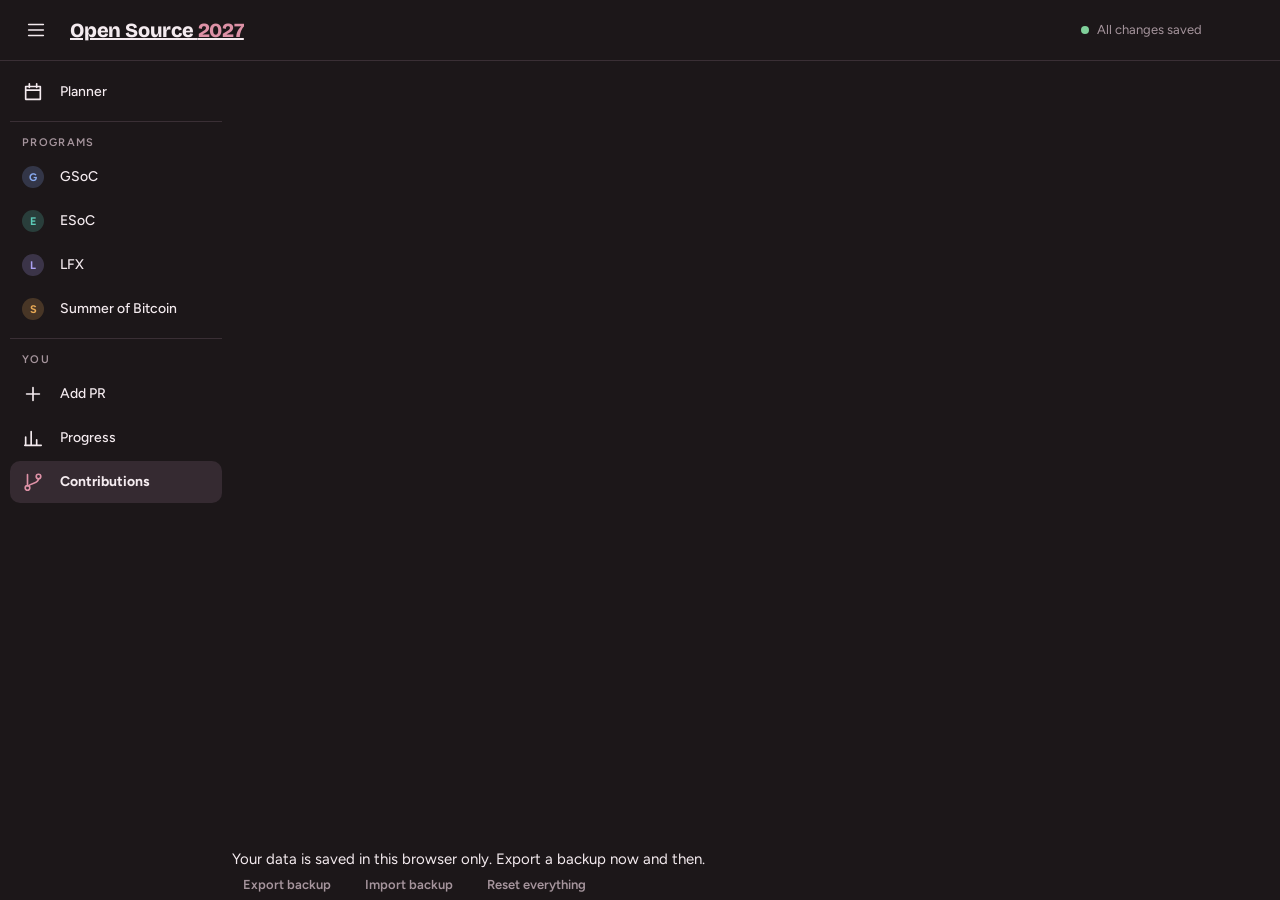
==== commit a890ff6a: "update progress and contributions pages" ====
--- a/contributions.html
+++ b/contributions.html
@@ -5,8 +5,7 @@
   <meta charset="utf-8">
   <meta name="viewport" content="width=device-width, initial-scale=1">
   <meta name="description" content="PRs from the Planner">
-  <meta name="theme-color" content="#f4f3ef" media="(prefers-color-scheme: light)">
-  <meta name="theme-color" content="#161a1a" media="(prefers-color-scheme: dark)">
+  <meta name="theme-color" content="#1c1719">
   <title>Contributions · Open Source 2027</title>
 
   <!-- Fonts: Bricolage Grotesque (headings), Figtree (text), JetBrains Mono (dates and numbers) -->
@@ -15,10 +14,9 @@
   <link rel="stylesheet" href="https://fonts.googleapis.com/css2?family=Bricolage+Grotesque:opsz,wght@12..96,600..800&family=Figtree:wght@400;500;600;700&family=JetBrains+Mono:wght@400;500;600&display=swap">
 
   <!-- Styles: tokens first, then components, then app extras -->
-  <script>try{var t=localStorage.getItem("open-source-2027-theme");if(t==="light"||t==="dark")document.documentElement.dataset.theme=t}catch(e){}</script>
-  <link rel="stylesheet" href="css/tokens.css">
-  <link rel="stylesheet" href="css/components.css">
-  <link rel="stylesheet" href="css/app.css">
+  <link rel="stylesheet" href="css/tokens.css?v=20261125">
+  <link rel="stylesheet" href="css/components.css?v=20261125">
+  <link rel="stylesheet" href="css/app.css?v=20261125">
 </head>
 <body data-page="contributions">
   <div class="os-app">
@@ -30,15 +28,15 @@
   </div>
 
   <!-- Shared code (order matters: each file uses the ones above it) -->
-  <script src="js/utils.js"></script>
-  <script src="js/programs.js"></script>
-  <script src="js/store.js"></script>
-  <script src="js/components/ui.js"></script>
-  <script src="js/components/modal.js"></script>
-  <script src="js/components/layout.js"></script>
-  <script src="js/components/worklog.js"></script>
+  <script src="js/utils.js?v=20261125"></script>
+  <script src="js/programs.js?v=20261125"></script>
+  <script src="js/store.js?v=20261125"></script>
+  <script src="js/components/ui.js?v=20261125"></script>
+  <script src="js/components/modal.js?v=20261125"></script>
+  <script src="js/components/layout.js?v=20261125"></script>
+  <script src="js/components/worklog.js?v=20261125"></script>
 
   <!-- This page -->
-  <script src="js/pages/contributions.js"></script>
+  <script src="js/pages/contributions.js?v=20261125"></script>
 </body>
 </html>
--- a/css/tokens.css
+++ b/css/tokens.css
@@ -2,40 +2,38 @@
    Design tokens = named values for every colour, font, size and corner.
    Change a value here and the whole site follows. */
 
-
-/* Calm, minimal theme: soft paper colours with a sage green accent.
-   It follows the device: light by day, dark when the device is in dark mode. */
 :root {
-  color-scheme: light;
+  color-scheme: dark;
 
   /* Surfaces, back to front */
-  --bg: #f4f3ef;          /* page background */
-  --card: #fbfaf7;        /* cards and modals */
-  --card-head: #efede7;   /* card header bars */
-  --line: #e3e0d8;        /* borders */
-  --track: #e2dfd6;       /* the "not done yet" part of bars and rings */
+  --bg: #1c1719;          /* page background */
+  --card: #241e22;        /* cards and modals */
+  --card-head: #352a31;   /* card header bars */
+  --line: #3a2f35;        /* borders */
+  --track: #54434c;       /* the "not done yet" part of bars and rings */
 
   /* Text */
-  --ink: #2a2d2b;         /* main text */
-  --muted: #6e726d;       /* secondary text */
+  --ink: #f4ebef;         /* main text */
+  --muted: #a6959d;       /* secondary text */
 
   /* Actions and states */
-  --accent: #5b8a74;      /* sage green: buttons, progress, highlights */
-  --accent-ink: #ffffff;  /* text on top of the accent */
-  --star: #b07f2c;        /* streaks, "in review" */
-  --star-off: #c9c4b8;
-  --success: #3f8a5c;     /* merged, goal met */
-  --danger: #c0564c;      /* delete */
-  --scrim: rgba(42, 45, 43, 0.35); /* layer behind a modal */
+  --accent: #dd91a6;      /* pink: buttons, progress, highlights */
+  --accent-ink: #1c1719;  /* text on top of pink */
+  --star: #f2c14e;        /* filled stars */
+  --star-off: #7d6973;    /* empty stars */
+  --success: #7fcf9a;     /* Selected, Accepted, Merged */
+  --danger: #f07a7a;      /* under 14 days, delete */
+  --scrim: rgba(12, 9, 11, 0.66); /* dark layer behind a modal */
 
-  /* One colour per program (checked so they are easy to tell apart) */
-  --gsoc: #4a6fc0;
-  --esoc: #3d9470;
-  --lfx: #a05a9c;
-  --sob: #b87a2a;
+  /* One colour per program */
+  --gsoc: #88aaf0;
+  --esoc: #5dcbb8;
+  --lfx: #aca1f2;
+  --sob: #e9aa55;
 
-  --shadow-glow: 0 0 0 4px rgba(91, 138, 116, 0.22);
-  --shadow-modal: 0 24px 64px rgba(42, 45, 43, 0.18);
+  /* Shadows */
+  --shadow-glow: 0 0 0 4px rgba(221, 145, 166, 0.22);
+  --shadow-modal: 0 24px 64px rgba(0, 0, 0, 0.55);
 
   /* Fonts */
   --font-display: "Bricolage Grotesque", "Figtree", system-ui, sans-serif;
@@ -57,55 +55,3 @@
   --radius-lg: 16px;
   --radius-pill: 999px;
 }
-
-/* Dark colours. Used when the device is in dark mode (unless you picked light with
-   the sun/moon button), or when you picked dark with the button. */
-@media (prefers-color-scheme: dark) {
-  :root:not([data-theme="light"]) {
-    color-scheme: dark;
-    --bg: #161a1a;
-    --card: #1d2122;
-    --card-head: #252a2a;
-    --line: #2d3333;
-    --track: #384040;
-    --ink: #e7ebe8;
-    --muted: #97a09b;
-    --accent: #93bfa9;
-    --accent-ink: #12201a;
-    --star: #d6b06a;
-    --star-off: #4c5452;
-    --success: #86c59b;
-    --danger: #e08a80;
-    --scrim: rgba(8, 11, 10, 0.6);
-    --gsoc: #7392dc;
-    --esoc: #4aa077;
-    --lfx: #b873b1;
-    --sob: #bd8336;
-    --shadow-glow: 0 0 0 4px rgba(147, 191, 169, 0.22);
-    --shadow-modal: 0 24px 64px rgba(0, 0, 0, 0.5);
-  }
-}
-:root[data-theme="dark"] {
-  color-scheme: dark;
-  --bg: #161a1a;
-  --card: #1d2122;
-  --card-head: #252a2a;
-  --line: #2d3333;
-  --track: #384040;
-  --ink: #e7ebe8;
-  --muted: #97a09b;
-  --accent: #93bfa9;
-  --accent-ink: #12201a;
-  --star: #d6b06a;
-  --star-off: #4c5452;
-  --success: #86c59b;
-  --danger: #e08a80;
-  --scrim: rgba(8, 11, 10, 0.6);
-  --gsoc: #7392dc;
-  --esoc: #4aa077;
-  --lfx: #b873b1;
-  --sob: #bd8336;
-  --shadow-glow: 0 0 0 4px rgba(147, 191, 169, 0.22);
-  --shadow-modal: 0 24px 64px rgba(0, 0, 0, 0.5);
-}
-:root[data-theme="light"] { color-scheme: light; }
--- a/css/components.css
+++ b/css/components.css
@@ -65,7 +65,7 @@
 .os-nav__item:focus-visible { outline: 2px solid var(--accent); outline-offset: -2px; }
 .os-nav__item .os-ic { width: 22px; height: 22px; }
 .os-nav__dot { width: 22px; height: 22px; flex: none; border-radius: 50%; background: color-mix(in srgb, var(--prog) 22%, transparent); color: var(--prog); display: grid; place-items: center; font: 700 11px/1 var(--font-body); }
-.os-nav__item.is-active .os-nav__dot { background: var(--prog); color: var(--accent-ink); }
+.os-nav__item.is-active .os-nav__dot { background: var(--prog); color: var(--bg); }
 .os-nav__short { display: none; }
 
 /* small menu (like YouTube's icon menu): icon on top, short name under it */
@@ -196,7 +196,6 @@
 .os-pill--open { --c: var(--muted); }
 .os-pill--review { --c: var(--star); }
 .os-pill--merged { --c: var(--success); }
-.os-pill--closed { --c: var(--muted); }
 .os-chip { display: inline-flex; align-items: center; gap: 8px; height: 30px; padding: 0 12px; border-radius: 999px; font: 600 13px/1 var(--font-body); white-space: nowrap; color: var(--prog); background: color-mix(in srgb, var(--prog) 13%, transparent); border: 1px solid color-mix(in srgb, var(--prog) 35%, transparent); }
 .os-chip .os-ic { width: 15px; height: 15px; }
 .os-chip .os-mono { font-weight: 500; font-size: 12px; }
@@ -424,258 +423,3 @@
   .os-prrow .os-select { grid-column: 1; }
   .os-prrow .os-iconbtn { grid-row: 1 / span 2; grid-column: 2; }
 }
-
-/* ---------- planner dashboard ---------- */
-.os-dash-head { margin-bottom: 20px; }
-.os-hero { margin-bottom: 20px; display: grid; grid-template-columns: minmax(0, 1.45fr) minmax(0, 1fr); gap: 20px; align-items: stretch; }
-.os-num-md { font: 600 26px/30px var(--font-mono); font-variant-numeric: tabular-nums; }
-
-/* focus timer */
-.os-timer { padding: 22px 24px; display: flex; flex-direction: column; gap: 18px; position: relative; overflow: hidden;
-  background: radial-gradient(120% 90% at 0% 0%, color-mix(in srgb, var(--accent) 14%, var(--card)) 0%, var(--card) 60%); }
-.os-timer__top { display: flex; align-items: flex-start; justify-content: space-between; gap: 12px; }
-.os-timer__top .os-h2 { font-size: 20px; line-height: 26px; margin-top: 4px; }
-.os-live { display: inline-flex; align-items: center; gap: 8px; font: 600 12px/16px var(--font-body); letter-spacing: .08em; text-transform: uppercase; color: var(--accent); }
-.os-live i { width: 8px; height: 8px; border-radius: 50%; background: var(--accent); animation: os-pulse 1.4s ease-in-out infinite; }
-@keyframes os-pulse { 0%, 100% { opacity: 1; transform: scale(1); } 50% { opacity: .35; transform: scale(.7); } }
-.os-timer__main { display: grid; grid-template-columns: 220px minmax(0, 1fr); gap: 28px; align-items: center; flex: 1; }
-.os-timer__ring { position: relative; width: 220px; height: 220px; }
-.os-tring { width: 100%; height: 100%; display: block; }
-.os-tring circle { transition: stroke-dashoffset .9s linear; }
-.os-timer__center { position: absolute; inset: 0; display: flex; flex-direction: column; align-items: center; justify-content: center; gap: 2px; }
-.os-timer__time { font-size: 34px; line-height: 40px; font-weight: 600; letter-spacing: -.02em; }
-.os-timer__of { font-size: 12px; line-height: 16px; color: var(--muted); }
-.os-timer__pct { margin-top: 6px; font-size: 12px; line-height: 16px; padding: 2px 8px; border-radius: 999px; background: color-mix(in srgb, var(--accent) 18%, transparent); color: var(--accent); }
-.os-timer__side { display: flex; flex-direction: column; gap: 12px; min-width: 0; }
-.os-pchips { display: flex; flex-wrap: wrap; gap: 8px; }
-.os-pchip { appearance: none; cursor: pointer; display: inline-flex; align-items: center; gap: 8px; height: 34px; padding: 0 14px; border-radius: 999px; border: 1px solid var(--line); background: var(--card); color: var(--ink); font: 500 13px/1 var(--font-body); }
-.os-pchip::before { content: ""; width: 8px; height: 8px; border-radius: 50%; background: var(--prog); }
-.os-pchip:hover { border-color: var(--prog); }
-.os-pchip.is-on { border-color: var(--prog); background: color-mix(in srgb, var(--prog) 18%, var(--card)); font-weight: 700; }
-.os-pchip:focus-visible { outline: 2px solid var(--accent); outline-offset: 2px; }
-.os-timer__go { height: 46px; font-size: 15px; gap: 10px; align-self: flex-start; padding: 0 22px; }
-.os-timer__go .os-ic { width: 18px; height: 18px; }
-.is-running .os-timer__go { background: var(--card-head); color: var(--ink); }
-.os-timer__msg { margin: 0; font-size: 14px; line-height: 20px; color: var(--muted); min-height: 20px; }
-.os-timer__msg b { color: var(--ink); }
-.os-split-bar { display: flex; gap: 2px; height: 10px; border-radius: 999px; overflow: hidden; background: var(--track); }
-.os-split-bar span { background: var(--prog); min-width: 4px; }
-.os-split-bar.is-empty span { background: var(--track); }
-.os-legend { display: flex; flex-wrap: wrap; gap: 6px 14px; margin-top: 8px; }
-.os-legend__i { display: inline-flex; align-items: center; gap: 6px; font-size: 12px; line-height: 16px; color: var(--muted); }
-.os-legend__i::before { content: ""; width: 8px; height: 8px; border-radius: 2px; background: var(--prog); }
-.os-legend__i b { color: var(--ink); font-weight: 500; }
-
-/* today */
-.os-today { padding: 22px 24px; display: flex; flex-direction: column; gap: 16px; }
-.os-today__head { display: flex; justify-content: space-between; align-items: flex-start; gap: 12px; }
-.os-today__day { font: 800 30px/34px var(--font-display); letter-spacing: -.01em; margin: 4px 0 2px; }
-.os-streak { display: flex; align-items: center; gap: 10px; padding: 10px 14px; border-radius: var(--radius-md); background: color-mix(in srgb, var(--star) 14%, var(--card)); border: 1px solid color-mix(in srgb, var(--star) 35%, transparent); }
-.os-streak__n { font-size: 30px; line-height: 32px; font-weight: 600; color: var(--star); }
-.os-streak__l { font-size: 11px; line-height: 14px; color: var(--muted); text-transform: uppercase; letter-spacing: .06em; }
-.os-today__nums { display: grid; grid-template-columns: 1fr 1fr; gap: 12px; }
-.os-today__nums > div { display: flex; flex-direction: column; gap: 4px; padding: 12px 14px; border-radius: var(--radius-md); background: var(--card-head); }
-.os-todayrows { display: flex; flex-direction: column; }
-.os-todayrow { display: grid; grid-template-columns: 140px minmax(0, 1fr) auto 16px; gap: 10px; align-items: center; padding: 9px 4px; border-bottom: 1px solid var(--line); color: var(--ink); text-decoration: none; font-size: 14px; line-height: 20px; }
-.os-todayrow:last-child { border-bottom: 0; }
-.os-todayrow:hover { background: color-mix(in srgb, var(--prog) 8%, transparent); }
-.os-todayrow__name { display: inline-flex; align-items: center; gap: 8px; font-weight: 600; }
-.os-todayrow__name::before { content: ""; width: 8px; height: 8px; border-radius: 50%; background: var(--prog); }
-.os-todayrow__what { overflow: hidden; text-overflow: ellipsis; white-space: nowrap; }
-.os-todayrow__n { font-size: 12px; color: var(--muted); }
-.os-todayrow .os-ic { width: 16px; height: 16px; color: var(--muted); }
-
-/* overall tiles */
-.os-stat--fancy { position: relative; }
-.os-stat__icon { position: absolute; top: 16px; right: 16px; width: 32px; height: 32px; border-radius: 10px; display: grid; place-items: center; background: color-mix(in srgb, var(--accent) 14%, transparent); color: var(--accent); }
-.os-stat__icon .os-ic { width: 16px; height: 16px; }
-
-/* charts */
-.os-charts { grid-template-columns: minmax(0, 1.5fr) minmax(0, 1fr); align-items: stretch; }
-.os-chartcard { padding: 20px 22px; display: flex; flex-direction: column; gap: 16px; }
-.os-chartcard__head { display: flex; justify-content: space-between; align-items: flex-end; gap: 12px; }
-.os-chartcard__head .os-h2 { font-size: 18px; line-height: 24px; margin-top: 4px; }
-.os-wchart { position: relative; display: grid; grid-template-columns: repeat(14, minmax(0, 1fr)); gap: 6px; align-items: end; height: 170px; border-bottom: 1px solid var(--line); margin-top: 10px; }
-.os-wchart__goal { position: absolute; left: 0; right: 0; height: 0; border-top: 1px dashed color-mix(in srgb, var(--success) 75%, transparent); pointer-events: none; z-index: 1; }
-.os-wchart__goal span { position: absolute; right: 0; bottom: 2px; font: 500 11px/14px var(--font-mono); color: var(--success); background: var(--card); padding-left: 6px; }
-.os-wbar { height: 100%; display: flex; align-items: flex-end; justify-content: center; }
-.os-wbar__fill { width: min(100%, 26px); border-radius: 4px 4px 0 0; background: color-mix(in srgb, var(--accent) 50%, var(--track)); transition: height .4s ease-out; }
-.os-wbar__fill.is-met { background: var(--accent); }
-.os-wbar:hover .os-wbar__fill { filter: brightness(1.2); }
-.os-wchart__labels { display: grid; grid-template-columns: repeat(14, minmax(0, 1fr)); gap: 6px; margin-top: -8px; }
-.os-wbar__d { text-align: center; font: 500 11px/16px var(--font-mono); color: var(--muted); }
-.os-wbar__d.is-today { color: var(--ink); font-weight: 700; }
-.os-hgrid { display: grid; grid-template-rows: repeat(7, 1fr); grid-auto-flow: column; grid-auto-columns: minmax(0, 1fr); gap: 4px; }
-.os-hcell { aspect-ratio: 1; max-width: 100%; border-radius: 3px; background: var(--track); opacity: .55; display: inline-block; }
-.os-hcell[data-l="1"] { background: color-mix(in srgb, var(--accent) 35%, var(--track)); opacity: 1; }
-.os-hcell[data-l="2"] { background: color-mix(in srgb, var(--accent) 60%, var(--track)); opacity: 1; }
-.os-hcell[data-l="3"] { background: color-mix(in srgb, var(--accent) 80%, var(--track)); opacity: 1; }
-.os-hcell[data-l="4"] { background: var(--accent); opacity: 1; }
-.os-hcell[data-l="f"] { background: transparent; box-shadow: inset 0 0 0 1px var(--line); opacity: 1; }
-.os-hcell[data-today] { box-shadow: 0 0 0 1.5px var(--ink); }
-.os-hlegend { display: flex; align-items: center; justify-content: flex-end; gap: 4px; font: 500 11px/14px var(--font-mono); color: var(--muted); }
-.os-hlegend .os-hcell { width: 12px; }
-
-/* program cards */
-.os-pcard { display: flex; flex-direction: column; gap: 8px; padding: 18px 18px 16px; border-radius: var(--radius-lg); border: 1px solid var(--line); text-decoration: none; color: var(--ink);
-  background: linear-gradient(160deg, color-mix(in srgb, var(--prog) 16%, var(--card)) 0%, var(--card) 70%); transition: transform .15s ease-out, border-color .15s; }
-.os-pcard:hover { transform: translateY(-2px); border-color: var(--prog); }
-.os-pcard__top { display: flex; align-items: center; gap: 10px; }
-.os-pcard__top .os-ic { margin-left: auto; color: var(--muted); width: 16px; height: 16px; }
-.os-pcard__dot { width: 28px; height: 28px; border-radius: 50%; display: grid; place-items: center; background: var(--prog); color: var(--accent-ink); font: 700 13px/1 var(--font-body); }
-.os-pcard__name { font-weight: 700; font-size: 15px; }
-.os-pcard__hours { font-size: 36px; line-height: 40px; font-weight: 600; margin-top: 6px; }
-.os-pcard__hours small { font-size: 16px; color: var(--muted); margin-left: 2px; }
-.os-pcard__sub { font-size: 12px; line-height: 16px; color: var(--muted); }
-.os-pcard__bar { height: 6px; border-radius: 999px; background: var(--track); overflow: hidden; }
-.os-pcard__bar span { display: block; height: 100%; background: var(--prog); border-radius: 999px; }
-.os-pcard__facts { display: flex; flex-wrap: wrap; gap: 4px 12px; font-size: 12px; line-height: 16px; color: var(--muted); margin-top: 4px; }
-.os-pcard__facts b { color: var(--ink); font-weight: 600; }
-
-/* timer pill in the top bar on other pages */
-.os-timer-pill { display: inline-flex; align-items: center; gap: 8px; height: 30px; padding: 0 12px; border-radius: 999px; background: color-mix(in srgb, var(--accent) 16%, var(--card)); color: var(--ink); text-decoration: none; font-size: 13px; }
-.os-timer-pill i { width: 8px; height: 8px; border-radius: 50%; background: var(--accent); animation: os-pulse 1.4s ease-in-out infinite; }
-
-@container (max-width: 1060px) {
-  .os-hero, .os-charts { grid-template-columns: 1fr; }
-  .os-pcards { grid-template-columns: 1fr 1fr; }
-}
-@container (max-width: 760px) {
-  .os-timer__main { grid-template-columns: 1fr; justify-items: center; gap: 20px; }
-  .os-timer__side { width: 100%; }
-  .os-timer__go { align-self: stretch; justify-content: center; }
-  .os-timer, .os-today { padding: 18px 16px; }
-}
-@container (max-width: 480px) {
-  .os-pcards { grid-template-columns: 1fr; }
-  .os-todayrow { grid-template-columns: 96px minmax(0, 1fr) auto 16px; }
-  .os-wchart { gap: 3px; }
-}
-@media (prefers-reduced-motion: reduce) {
-  .os-live i, .os-timer-pill i { animation: none; }
-  .os-tring circle, .os-wbar__fill, .os-pcard { transition: none; }
-}
-
-/* ---------- today's tasks (planner to-do list) ---------- */
-.os-tasks { padding: 20px 22px; display: flex; flex-direction: column; gap: 14px; }
-.os-tasks__head { display: flex; justify-content: space-between; align-items: flex-end; gap: 12px; flex-wrap: wrap; }
-.os-tasks__head .os-h2 { font-size: 18px; line-height: 24px; margin-top: 4px; }
-.os-tasks__prog { display: flex; flex-direction: column; align-items: flex-end; gap: 6px; min-width: 140px; font-size: 12px; color: var(--muted); }
-.os-tasks__prog .os-pcard__bar { width: 140px; }
-.os-tasks__prog .os-pcard__bar span { background: var(--success); }
-.os-taskform { display: grid; grid-template-columns: minmax(0, 1fr) auto auto; gap: 10px; align-items: center; }
-.os-pchip--sm { height: 30px; padding: 0 12px; font-size: 12px; }
-.os-tfilters { display: flex; flex-wrap: wrap; gap: 4px; border-bottom: 1px solid var(--line); padding-bottom: 10px; }
-.os-tfilter { appearance: none; cursor: pointer; border: 0; background: transparent; color: var(--muted); font: 500 13px/18px var(--font-body); padding: 5px 10px; border-radius: 8px; display: inline-flex; gap: 6px; align-items: center; }
-.os-tfilter .os-mono { font-size: 11px; opacity: .8; }
-.os-tfilter:hover { background: var(--card-head); color: var(--ink); }
-.os-tfilter.is-on { background: var(--card-head); color: var(--ink); box-shadow: inset 0 -2px 0 var(--prog, var(--accent)); }
-.os-tfilter:focus-visible { outline: 2px solid var(--accent); outline-offset: 1px; }
-.os-tasklist { list-style: none; margin: 0; padding: 0; display: flex; flex-direction: column; }
-.os-task { display: grid; grid-template-columns: minmax(0, 1fr) auto auto; gap: 10px; align-items: center; padding: 8px 4px 8px 10px; border-bottom: 1px solid var(--line); border-left: 3px solid var(--prog); }
-.os-task:last-child { border-bottom: 0; }
-.os-task__check { display: flex; align-items: center; gap: 12px; cursor: pointer; min-width: 0; }
-.os-task__check input { position: absolute; opacity: 0; width: 1px; height: 1px; }
-.os-task__box { width: 20px; height: 20px; flex: none; border-radius: 6px; border: 1.5px solid var(--muted); display: grid; place-items: center; color: transparent; }
-.os-task__box .os-ic { width: 14px; height: 14px; }
-.os-task__check input:checked + .os-task__box { background: var(--success); border-color: var(--success); color: var(--accent-ink); }
-.os-task__check input:focus-visible + .os-task__box { outline: 2px solid var(--accent); outline-offset: 2px; }
-.os-task__text { font-size: 14px; line-height: 20px; overflow-wrap: anywhere; }
-.os-task.is-done .os-task__text { text-decoration: line-through; color: var(--muted); }
-.os-task__tag { font: 600 11px/16px var(--font-body); padding: 2px 8px; border-radius: 999px; color: var(--prog); background: color-mix(in srgb, var(--prog) 16%, transparent); white-space: nowrap; }
-.os-task-empty { padding: 10px 0; border: 0; }
-.os-num-md small { font-size: 15px; color: var(--muted); }
-@container (max-width: 760px) {
-  .os-taskform { grid-template-columns: 1fr; }
-  .os-taskform .os-btn { justify-content: center; }
-  .os-tasks__prog { align-items: flex-start; }
-}
-
-/* ---------- My PRs on program pages ---------- */
-.os-prtable { margin-top: 10px; }
-.os-prtable td { vertical-align: middle; }
-.os-prtitle { display: block; font-size: 14px; line-height: 20px; font-weight: 500; margin-bottom: 2px; overflow-wrap: anywhere; }
-.os-prtable__act { white-space: nowrap; text-align: right; }
-.os-prstatus { min-width: 118px; font-weight: 600; }
-.os-prstatus--review { color: var(--star); }
-.os-prstatus--merged { color: var(--success); }
-.os-prstatus--closed { color: var(--muted); }
-.os-prorg + .os-prorg { margin-top: 0; }
-.os-prtable { table-layout: fixed; min-width: 640px; }
-.os-prtable th:nth-child(1) { width: 40px; }
-.os-prtable th:nth-child(3) { width: 150px; }
-.os-prtable th:nth-child(4), .os-prtable th:nth-child(5) { width: 112px; }
-.os-prtable th:nth-child(6) { width: 84px; }
-.os-prtable .os-entry-link { max-width: 100%; }
-
-/* ---------- Add PR page ---------- */
-.os-prform { padding: 22px 24px; display: flex; flex-direction: column; gap: 18px; }
-.os-prform__head { display: flex; justify-content: space-between; align-items: flex-end; gap: 12px; flex-wrap: wrap; }
-.os-prform__head .os-h2 { font-size: 20px; line-height: 26px; margin-top: 4px; }
-.os-prform__grid { display: grid; grid-template-columns: repeat(2, minmax(0, 1fr)); gap: 14px 16px; }
-.os-prform__grid .os-field { display: flex; flex-direction: column; gap: 6px; min-width: 0; }
-.os-prform__link { grid-column: 1 / -1; }
-.os-notes { display: grid; grid-template-columns: repeat(2, minmax(0, 1fr)); gap: 14px 16px; }
-.os-note { display: flex; flex-direction: column; gap: 6px; min-width: 0; }
-.os-note__label { display: inline-flex; align-items: center; gap: 8px; font-weight: 600; font-size: 13px; line-height: 18px; }
-.os-note__label .os-ic { width: 16px; height: 16px; color: var(--accent); }
-.os-note .os-textarea { min-height: 96px; resize: vertical; }
-.os-prform__error { margin: 0; min-height: 18px; color: var(--danger); font-size: 13px; line-height: 18px; }
-.os-prform__error:empty { display: none; }
-.os-prform__foot { display: flex; justify-content: flex-end; gap: 10px; }
-.os-tfilters--plain { border-bottom: 0; padding-bottom: 0; }
-.os-prcards { display: grid; grid-template-columns: 1fr; gap: 14px; }
-.os-prcard { background: var(--card); border: 1px solid var(--line); border-left: 3px solid var(--prog); border-radius: var(--radius-lg); padding: 16px 18px; display: flex; flex-direction: column; gap: 8px; }
-.os-prcard__top { display: flex; justify-content: space-between; align-items: center; gap: 10px; flex-wrap: wrap; }
-.os-prcard__id { display: flex; align-items: center; gap: 10px; min-width: 0; }
-.os-prcard__org { font-weight: 600; font-size: 14px; }
-.os-prcard__title { margin: 0; font: 600 17px/24px var(--font-body); overflow-wrap: anywhere; }
-.os-prcard__meta { display: flex; align-items: center; gap: 8px 16px; flex-wrap: wrap; }
-.os-prcard__notes { display: grid; grid-template-columns: repeat(4, minmax(0, 1fr)); gap: 12px; margin-top: 6px; padding-top: 12px; border-top: 1px solid var(--line); }
-.os-prcard__note { min-width: 0; display: flex; flex-direction: column; gap: 4px; }
-.os-prcard__note .os-label { display: inline-flex; align-items: center; gap: 6px; }
-.os-prcard__note .os-label .os-ic { width: 13px; height: 13px; }
-.os-prcard__note .os-p { font-size: 14px; line-height: 20px; white-space: pre-wrap; overflow-wrap: anywhere; }
-.os-prcard__note.is-empty .os-p { color: var(--muted); font-style: italic; }
-
-/* ---------- Progress: daily reports ---------- */
-.os-rep { padding: 18px 20px; display: flex; flex-direction: column; gap: 14px; }
-.os-rep.is-today { border-color: color-mix(in srgb, var(--accent) 45%, var(--line)); }
-.os-rep__head { display: flex; justify-content: space-between; align-items: center; gap: 12px; flex-wrap: wrap; }
-.os-rep__date { display: flex; align-items: baseline; gap: 10px; flex-wrap: wrap; }
-.os-rep__day { margin: 0; font: 700 18px/24px var(--font-display); }
-.os-rep__grid { display: grid; grid-template-columns: repeat(3, minmax(0, 1fr)); gap: 18px; }
-.os-rep__block { min-width: 0; display: flex; flex-direction: column; gap: 8px; padding: 14px; border-radius: var(--radius-md); background: var(--card-head); }
-.os-rep__block > .os-label { display: inline-flex; align-items: center; gap: 6px; }
-.os-rep__block > .os-label .os-ic { width: 14px; height: 14px; }
-.os-rep__big { margin: 0; font-size: 20px; line-height: 26px; font-weight: 600; }
-.os-rep__big small { font-size: 12px; font-weight: 400; color: var(--muted); }
-.os-rep__bar { display: block; height: 6px; border-radius: 999px; background: var(--track); overflow: hidden; }
-.os-rep__bar > span { display: block; height: 100%; border-radius: 999px; background: var(--accent); }
-.os-rep__bar.is-met > span { background: var(--success); }
-.os-rep__list { list-style: none; margin: 0; padding: 0; display: flex; flex-direction: column; gap: 6px; }
-.os-rep__list li { display: flex; align-items: center; gap: 8px; font-size: 13px; line-height: 18px; min-width: 0; }
-.os-rep__text { flex: 1; min-width: 0; overflow-wrap: anywhere; }
-.os-rep__list li.is-open .os-rep__text { color: var(--muted); }
-.os-rep__mark { width: 16px; height: 16px; flex: none; border-radius: 5px; border: 1.5px solid var(--muted); display: grid; place-items: center; }
-.os-rep__list li.is-done .os-rep__mark { background: var(--success); border-color: var(--success); color: var(--accent-ink); }
-.os-rep__mark .os-ic { width: 11px; height: 11px; }
-@container (max-width: 1060px) { .os-prcard__notes { grid-template-columns: repeat(2, minmax(0, 1fr)); } }
-@container (max-width: 860px) { .os-rep__grid { grid-template-columns: 1fr; } }
-@container (max-width: 760px) {
-  .os-prform { padding: 18px 16px; }
-  .os-prform__grid, .os-notes, .os-prcard__notes { grid-template-columns: 1fr; }
-}
-.os-prcard__top .os-select { width: auto; }
-.os-prcard__top .os-row { flex-wrap: nowrap; }
-.os-rep__list li { flex-wrap: wrap; }
-.os-rep__list .os-entry-link { display: inline; }
-.os-rep__list .os-entry-link span { white-space: normal; }
-.os-rep__list .os-entry-link .os-ic { vertical-align: -2px; margin-right: 4px; }
-.os-theme .os-ic { width: 20px; height: 20px; }
-@media (max-width: 760px) {
-  .os-top { gap: 8px; }
-  .os-saved { font-size: 0; gap: 0; }
-  .os-brand { font-size: 18px; }
-  .os-timer-pill { padding: 0 10px; font-size: 12px; }
-}
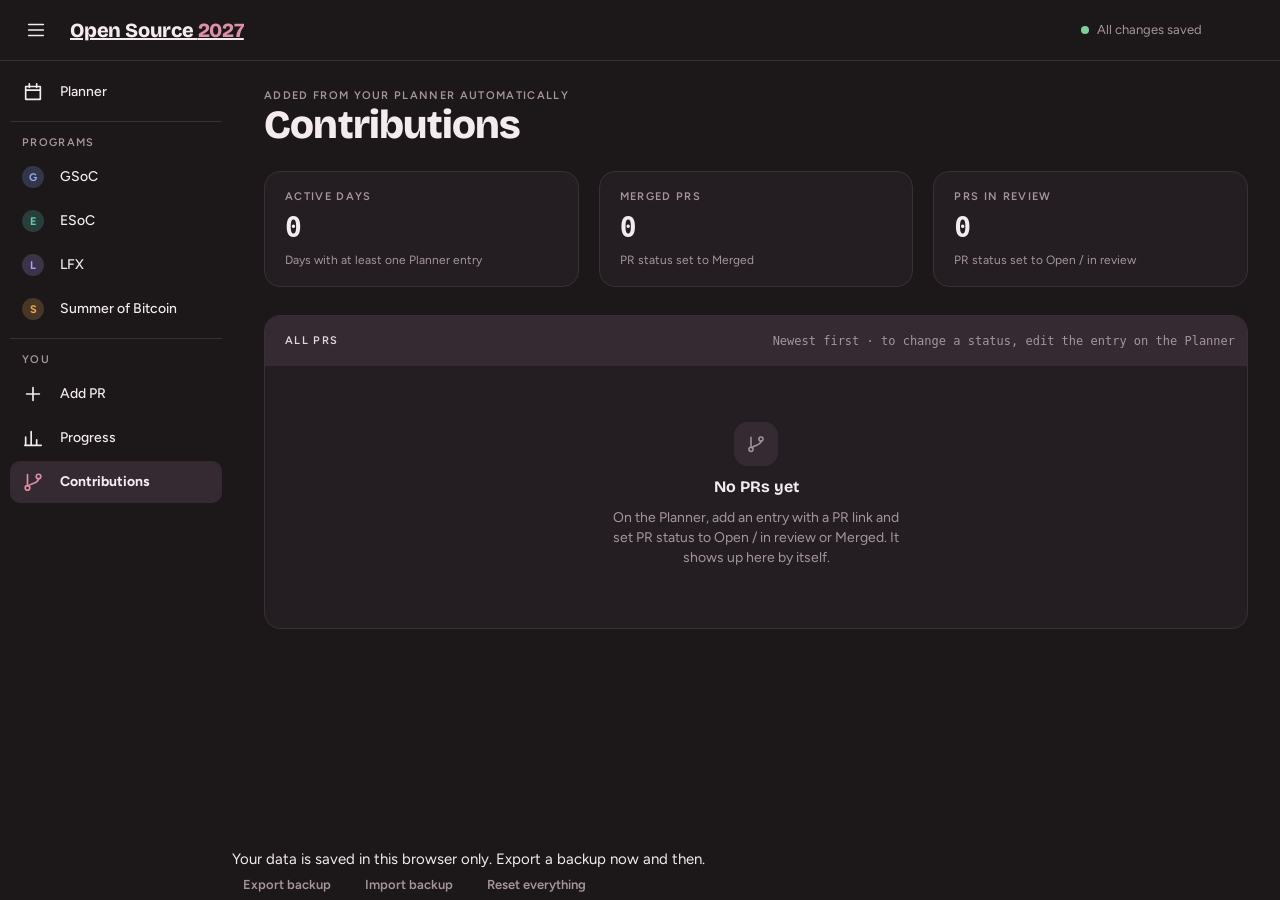
==== commit 85dfafaa: "update contributions page" ====
--- a/contributions.html
+++ b/contributions.html
@@ -14,9 +14,9 @@
   <link rel="stylesheet" href="https://fonts.googleapis.com/css2?family=Bricolage+Grotesque:opsz,wght@12..96,600..800&family=Figtree:wght@400;500;600;700&family=JetBrains+Mono:wght@400;500;600&display=swap">
 
   <!-- Styles: tokens first, then components, then app extras -->
-  <link rel="stylesheet" href="css/tokens.css?v=20261125">
-  <link rel="stylesheet" href="css/components.css?v=20261125">
-  <link rel="stylesheet" href="css/app.css?v=20261125">
+  <link rel="stylesheet" href="css/tokens.css">
+  <link rel="stylesheet" href="css/components.css">
+  <link rel="stylesheet" href="css/app.css">
 </head>
 <body data-page="contributions">
   <div class="os-app">
@@ -28,15 +28,14 @@
   </div>
 
   <!-- Shared code (order matters: each file uses the ones above it) -->
-  <script src="js/utils.js?v=20261125"></script>
-  <script src="js/programs.js?v=20261125"></script>
-  <script src="js/store.js?v=20261125"></script>
-  <script src="js/components/ui.js?v=20261125"></script>
-  <script src="js/components/modal.js?v=20261125"></script>
-  <script src="js/components/layout.js?v=20261125"></script>
-  <script src="js/components/worklog.js?v=20261125"></script>
+  <script src="js/utils.js"></script>
+  <script src="js/programs.js"></script>
+  <script src="js/store.js"></script>
+  <script src="js/components/ui.js"></script>
+  <script src="js/components/modal.js"></script>
+  <script src="js/components/layout.js"></script>
 
   <!-- This page -->
-  <script src="js/pages/contributions.js?v=20261125"></script>
+  <script src="js/pages/contributions.js"></script>
 </body>
 </html>
--- a/css/components.css
+++ b/css/components.css
@@ -423,3 +423,134 @@
   .os-prrow .os-select { grid-column: 1; }
   .os-prrow .os-iconbtn { grid-row: 1 / span 2; grid-column: 2; }
 }
+
+/* ---------- planner dashboard ---------- */
+.os-dash-head { margin-bottom: 20px; }
+.os-hero { display: grid; grid-template-columns: minmax(0, 1.45fr) minmax(0, 1fr); gap: 20px; align-items: stretch; }
+.os-num-md { font: 600 26px/30px var(--font-mono); font-variant-numeric: tabular-nums; }
+
+/* focus timer */
+.os-timer { padding: 22px 24px; display: flex; flex-direction: column; gap: 18px; position: relative; overflow: hidden;
+  background: radial-gradient(120% 90% at 0% 0%, color-mix(in srgb, var(--accent) 14%, var(--card)) 0%, var(--card) 60%); }
+.os-timer__top { display: flex; align-items: flex-start; justify-content: space-between; gap: 12px; }
+.os-timer__top .os-h2 { font-size: 20px; line-height: 26px; margin-top: 4px; }
+.os-live { display: inline-flex; align-items: center; gap: 8px; font: 600 12px/16px var(--font-body); letter-spacing: .08em; text-transform: uppercase; color: var(--accent); }
+.os-live i { width: 8px; height: 8px; border-radius: 50%; background: var(--accent); animation: os-pulse 1.4s ease-in-out infinite; }
+@keyframes os-pulse { 0%, 100% { opacity: 1; transform: scale(1); } 50% { opacity: .35; transform: scale(.7); } }
+.os-timer__main { display: grid; grid-template-columns: 220px minmax(0, 1fr); gap: 28px; align-items: center; flex: 1; }
+.os-timer__ring { position: relative; width: 220px; height: 220px; }
+.os-tring { width: 100%; height: 100%; display: block; }
+.os-tring circle { transition: stroke-dashoffset .9s linear; }
+.os-timer__center { position: absolute; inset: 0; display: flex; flex-direction: column; align-items: center; justify-content: center; gap: 2px; }
+.os-timer__time { font-size: 34px; line-height: 40px; font-weight: 600; letter-spacing: -.02em; }
+.os-timer__of { font-size: 12px; line-height: 16px; color: var(--muted); }
+.os-timer__pct { margin-top: 6px; font-size: 12px; line-height: 16px; padding: 2px 8px; border-radius: 999px; background: color-mix(in srgb, var(--accent) 18%, transparent); color: var(--accent); }
+.os-timer__side { display: flex; flex-direction: column; gap: 12px; min-width: 0; }
+.os-pchips { display: flex; flex-wrap: wrap; gap: 8px; }
+.os-pchip { appearance: none; cursor: pointer; display: inline-flex; align-items: center; gap: 8px; height: 34px; padding: 0 14px; border-radius: 999px; border: 1px solid var(--line); background: var(--card); color: var(--ink); font: 500 13px/1 var(--font-body); }
+.os-pchip::before { content: ""; width: 8px; height: 8px; border-radius: 50%; background: var(--prog); }
+.os-pchip:hover { border-color: var(--prog); }
+.os-pchip.is-on { border-color: var(--prog); background: color-mix(in srgb, var(--prog) 18%, var(--card)); font-weight: 700; }
+.os-pchip:focus-visible { outline: 2px solid var(--accent); outline-offset: 2px; }
+.os-timer__go { height: 46px; font-size: 15px; gap: 10px; align-self: flex-start; padding: 0 22px; }
+.os-timer__go .os-ic { width: 18px; height: 18px; }
+.is-running .os-timer__go { background: var(--card-head); color: var(--ink); }
+.os-timer__msg { margin: 0; font-size: 14px; line-height: 20px; color: var(--muted); min-height: 20px; }
+.os-timer__msg b { color: var(--ink); }
+.os-split-bar { display: flex; gap: 2px; height: 10px; border-radius: 999px; overflow: hidden; background: var(--track); }
+.os-split-bar span { background: var(--prog); min-width: 4px; }
+.os-split-bar.is-empty span { background: var(--track); }
+.os-legend { display: flex; flex-wrap: wrap; gap: 6px 14px; margin-top: 8px; }
+.os-legend__i { display: inline-flex; align-items: center; gap: 6px; font-size: 12px; line-height: 16px; color: var(--muted); }
+.os-legend__i::before { content: ""; width: 8px; height: 8px; border-radius: 2px; background: var(--prog); }
+.os-legend__i b { color: var(--ink); font-weight: 500; }
+
+/* today */
+.os-today { padding: 22px 24px; display: flex; flex-direction: column; gap: 16px; }
+.os-today__head { display: flex; justify-content: space-between; align-items: flex-start; gap: 12px; }
+.os-today__day { font: 800 30px/34px var(--font-display); letter-spacing: -.01em; margin: 4px 0 2px; }
+.os-streak { display: flex; align-items: center; gap: 10px; padding: 10px 14px; border-radius: var(--radius-md); background: color-mix(in srgb, var(--star) 14%, var(--card)); border: 1px solid color-mix(in srgb, var(--star) 35%, transparent); }
+.os-streak__n { font-size: 30px; line-height: 32px; font-weight: 600; color: var(--star); }
+.os-streak__l { font-size: 11px; line-height: 14px; color: var(--muted); text-transform: uppercase; letter-spacing: .06em; }
+.os-today__nums { display: grid; grid-template-columns: 1fr 1fr; gap: 12px; }
+.os-today__nums > div { display: flex; flex-direction: column; gap: 4px; padding: 12px 14px; border-radius: var(--radius-md); background: var(--card-head); }
+.os-todayrows { display: flex; flex-direction: column; }
+.os-todayrow { display: grid; grid-template-columns: 140px minmax(0, 1fr) auto 16px; gap: 10px; align-items: center; padding: 9px 4px; border-bottom: 1px solid var(--line); color: var(--ink); text-decoration: none; font-size: 14px; line-height: 20px; }
+.os-todayrow:last-child { border-bottom: 0; }
+.os-todayrow:hover { background: color-mix(in srgb, var(--prog) 8%, transparent); }
+.os-todayrow__name { display: inline-flex; align-items: center; gap: 8px; font-weight: 600; }
+.os-todayrow__name::before { content: ""; width: 8px; height: 8px; border-radius: 50%; background: var(--prog); }
+.os-todayrow__what { overflow: hidden; text-overflow: ellipsis; white-space: nowrap; }
+.os-todayrow__n { font-size: 12px; color: var(--muted); }
+.os-todayrow .os-ic { width: 16px; height: 16px; color: var(--muted); }
+
+/* overall tiles */
+.os-stat--fancy { position: relative; }
+.os-stat__icon { position: absolute; top: 16px; right: 16px; width: 32px; height: 32px; border-radius: 10px; display: grid; place-items: center; background: color-mix(in srgb, var(--accent) 14%, transparent); color: var(--accent); }
+.os-stat__icon .os-ic { width: 16px; height: 16px; }
+
+/* charts */
+.os-charts { grid-template-columns: minmax(0, 1.5fr) minmax(0, 1fr); align-items: stretch; }
+.os-chartcard { padding: 20px 22px; display: flex; flex-direction: column; gap: 16px; }
+.os-chartcard__head { display: flex; justify-content: space-between; align-items: flex-end; gap: 12px; }
+.os-chartcard__head .os-h2 { font-size: 18px; line-height: 24px; margin-top: 4px; }
+.os-wchart { position: relative; display: grid; grid-template-columns: repeat(14, minmax(0, 1fr)); gap: 6px; align-items: end; height: 170px; border-bottom: 1px solid var(--line); margin-top: 10px; }
+.os-wchart__goal { position: absolute; left: 0; right: 0; height: 0; border-top: 1px dashed color-mix(in srgb, var(--success) 75%, transparent); pointer-events: none; z-index: 1; }
+.os-wchart__goal span { position: absolute; right: 0; bottom: 2px; font: 500 11px/14px var(--font-mono); color: var(--success); background: var(--card); padding-left: 6px; }
+.os-wbar { height: 100%; display: flex; align-items: flex-end; justify-content: center; }
+.os-wbar__fill { width: min(100%, 26px); border-radius: 4px 4px 0 0; background: color-mix(in srgb, var(--accent) 50%, var(--track)); transition: height .4s ease-out; }
+.os-wbar__fill.is-met { background: var(--accent); }
+.os-wbar:hover .os-wbar__fill { filter: brightness(1.2); }
+.os-wchart__labels { display: grid; grid-template-columns: repeat(14, minmax(0, 1fr)); gap: 6px; margin-top: -8px; }
+.os-wbar__d { text-align: center; font: 500 11px/16px var(--font-mono); color: var(--muted); }
+.os-wbar__d.is-today { color: var(--ink); font-weight: 700; }
+.os-hgrid { display: grid; grid-template-rows: repeat(7, 1fr); grid-auto-flow: column; grid-auto-columns: minmax(0, 1fr); gap: 4px; }
+.os-hcell { aspect-ratio: 1; max-width: 100%; border-radius: 3px; background: var(--track); opacity: .55; display: inline-block; }
+.os-hcell[data-l="1"] { background: color-mix(in srgb, var(--accent) 35%, var(--track)); opacity: 1; }
+.os-hcell[data-l="2"] { background: color-mix(in srgb, var(--accent) 60%, var(--track)); opacity: 1; }
+.os-hcell[data-l="3"] { background: color-mix(in srgb, var(--accent) 80%, var(--track)); opacity: 1; }
+.os-hcell[data-l="4"] { background: var(--accent); opacity: 1; }
+.os-hcell[data-l="f"] { background: transparent; box-shadow: inset 0 0 0 1px var(--line); opacity: 1; }
+.os-hcell[data-today] { box-shadow: 0 0 0 1.5px var(--ink); }
+.os-hlegend { display: flex; align-items: center; justify-content: flex-end; gap: 4px; font: 500 11px/14px var(--font-mono); color: var(--muted); }
+.os-hlegend .os-hcell { width: 12px; }
+
+/* program cards */
+.os-pcard { display: flex; flex-direction: column; gap: 8px; padding: 18px 18px 16px; border-radius: var(--radius-lg); border: 1px solid var(--line); text-decoration: none; color: var(--ink);
+  background: linear-gradient(160deg, color-mix(in srgb, var(--prog) 16%, var(--card)) 0%, var(--card) 70%); transition: transform .15s ease-out, border-color .15s; }
+.os-pcard:hover { transform: translateY(-2px); border-color: var(--prog); }
+.os-pcard__top { display: flex; align-items: center; gap: 10px; }
+.os-pcard__top .os-ic { margin-left: auto; color: var(--muted); width: 16px; height: 16px; }
+.os-pcard__dot { width: 28px; height: 28px; border-radius: 50%; display: grid; place-items: center; background: var(--prog); color: var(--bg); font: 700 13px/1 var(--font-body); }
+.os-pcard__name { font-weight: 700; font-size: 15px; }
+.os-pcard__hours { font-size: 36px; line-height: 40px; font-weight: 600; margin-top: 6px; }
+.os-pcard__hours small { font-size: 16px; color: var(--muted); margin-left: 2px; }
+.os-pcard__sub { font-size: 12px; line-height: 16px; color: var(--muted); }
+.os-pcard__bar { height: 6px; border-radius: 999px; background: var(--track); overflow: hidden; }
+.os-pcard__bar span { display: block; height: 100%; background: var(--prog); border-radius: 999px; }
+.os-pcard__facts { display: flex; flex-wrap: wrap; gap: 4px 12px; font-size: 12px; line-height: 16px; color: var(--muted); margin-top: 4px; }
+.os-pcard__facts b { color: var(--ink); font-weight: 600; }
+
+/* timer pill in the top bar on other pages */
+.os-timer-pill { display: inline-flex; align-items: center; gap: 8px; height: 30px; padding: 0 12px; border-radius: 999px; background: color-mix(in srgb, var(--accent) 16%, var(--card)); color: var(--ink); text-decoration: none; font-size: 13px; }
+.os-timer-pill i { width: 8px; height: 8px; border-radius: 50%; background: var(--accent); animation: os-pulse 1.4s ease-in-out infinite; }
+
+@container (max-width: 1060px) {
+  .os-hero, .os-charts { grid-template-columns: 1fr; }
+  .os-pcards { grid-template-columns: 1fr 1fr; }
+}
+@container (max-width: 760px) {
+  .os-timer__main { grid-template-columns: 1fr; justify-items: center; gap: 20px; }
+  .os-timer__side { width: 100%; }
+  .os-timer__go { align-self: stretch; justify-content: center; }
+  .os-timer, .os-today { padding: 18px 16px; }
+}
+@container (max-width: 480px) {
+  .os-pcards { grid-template-columns: 1fr; }
+  .os-todayrow { grid-template-columns: 96px minmax(0, 1fr) auto 16px; }
+  .os-wchart { gap: 3px; }
+}
+@media (prefers-reduced-motion: reduce) {
+  .os-live i, .os-timer-pill i { animation: none; }
+  .os-tring circle, .os-wbar__fill, .os-pcard { transition: none; }
+}
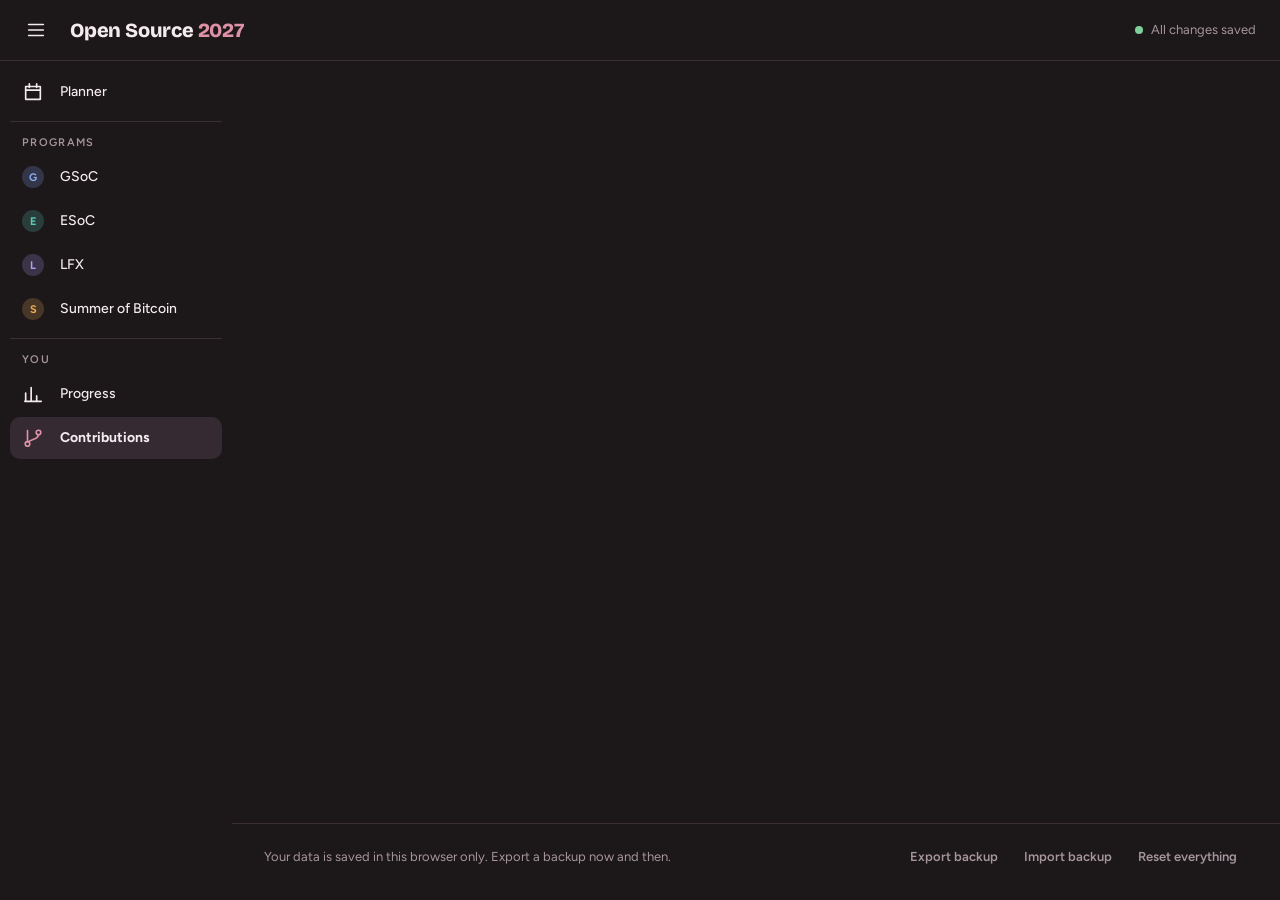
==== commit 3b91b65b: "update contributions page" ====
--- a/contributions.html
+++ b/contributions.html
@@ -4,7 +4,7 @@
   
   <meta charset="utf-8">
   <meta name="viewport" content="width=device-width, initial-scale=1">
-  <meta name="description" content="PRs from the Planner">
+  <meta name="description" content="Contribution log">
   <meta name="theme-color" content="#1c1719">
   <title>Contributions · Open Source 2027</title>
 
--- a/css/tokens.css
+++ b/css/tokens.css
@@ -31,6 +31,13 @@
   --lfx: #aca1f2;
   --sob: #e9aa55;
 
+  /* Heatmap shades, from nothing done to 4+ things done */
+  --heat-0: #2c2429;
+  --heat-1: #4f3842;
+  --heat-2: #7d5264;
+  --heat-3: #ad7088;
+  --heat-4: #dd91a6;
+
   /* Shadows */
   --shadow-glow: 0 0 0 4px rgba(221, 145, 166, 0.22);
   --shadow-modal: 0 24px 64px rgba(0, 0, 0, 0.55);
--- a/css/components.css
+++ b/css/components.css
@@ -297,9 +297,22 @@
 .os-tl__item.is-now .os-tl__box { background: color-mix(in srgb, var(--prog) 10%, transparent); border: 1px solid color-mix(in srgb, var(--prog) 35%, transparent); border-radius: 12px; padding: 8px 12px 10px; margin: -9px 0 0 -6px; }
 .os-tl__item.is-now .os-tl__date { color: var(--prog); }
 
-/* ---------- stat tiles ---------- */
+/* ---------- stats and heatmap ---------- */
 .os-stat { background: var(--card); border: 1px solid var(--line); border-radius: var(--radius-lg); padding: 18px 20px; display: flex; flex-direction: column; gap: 8px; }
 .os-stat__note { font-size: 12px; line-height: 16px; color: var(--muted); }
+.os-heat { overflow-x: auto; padding-bottom: 4px; }
+.os-heat__grid { display: grid; grid-template-rows: 16px repeat(7, 12px); grid-auto-columns: 12px; gap: 3px; width: max-content; }
+.os-heat__m { grid-row: 1; font: 500 10px/14px var(--font-mono); color: var(--muted); white-space: nowrap; }
+.os-heat__d { font: 500 10px/12px var(--font-mono); color: var(--muted); grid-column: 1; padding-right: 6px; }
+.os-heat__c { width: 12px; height: 12px; border-radius: 3px; background: var(--heat-0); }
+.os-heat__c[data-l="1"] { background: var(--heat-1); }
+.os-heat__c[data-l="2"] { background: var(--heat-2); }
+.os-heat__c[data-l="3"] { background: var(--heat-3); }
+.os-heat__c[data-l="4"] { background: var(--heat-4); }
+.os-heat__c.is-future { background: transparent; box-shadow: inset 0 0 0 1px var(--line); }
+.os-heat__c.is-today { box-shadow: 0 0 0 1.5px var(--ink); }
+.os-heat__legend { display: flex; align-items: center; gap: 4px; justify-content: flex-end; margin-top: 12px; font-size: 12px; line-height: 16px; color: var(--muted); }
+.os-heat__legend .os-heat__c { display: inline-block; }
 
 /* ---------- table ---------- */
 .os-tablewrap { overflow-x: auto; }
@@ -309,6 +322,7 @@
 .os-table tr:last-child td { border-bottom: 0; }
 .os-table tbody tr:hover td { background: color-mix(in srgb, var(--card-head) 40%, transparent); }
 .os-table .os-mono { font-size: 13px; color: var(--muted); white-space: nowrap; }
+.os-addform { display: grid; grid-template-columns: 150px minmax(0, 2fr) minmax(0, 1fr) 130px 140px auto; gap: 10px; align-items: end; }
 
 /* ---------- modal ---------- */
 .os-scrim { position: fixed; inset: 0; background: var(--scrim); display: grid; place-items: center; padding: 24px; z-index: 50; }
@@ -340,6 +354,8 @@
   .os-org__stack { grid-area: stack; }
   .os-org__status { grid-area: status; }
   .os-org__actions { grid-area: act; }
+  .os-addform { grid-template-columns: 1fr 1fr; }
+  .os-addform > .os-field:nth-child(2) { grid-column: 1 / -1; }
   .os-modal__body { grid-template-columns: 1fr; }
   .os-seg { grid-template-columns: 1fr 1fr; }
 }
@@ -379,178 +395,3 @@
   .os-log__grid { grid-template-columns: 1fr; gap: 12px; }
   .os-plan-date, .os-plan-date__text { align-items: flex-start; text-align: left; }
 }
-
-/* ---------- progress and contributions: PRs from the Planner ---------- */
-.os-stats3 { grid-template-columns: repeat(3, minmax(0, 1fr)); }
-.os-stats3 > :last-child { grid-column: auto; }
-.os-prorg { border: 1px solid var(--line); border-radius: var(--radius-md); padding: 14px 16px; background: color-mix(in srgb, var(--card-head) 25%, var(--card)); }
-.os-prorg__head { display: flex; align-items: center; justify-content: space-between; gap: 12px; flex-wrap: wrap; }
-.os-prorg__label { margin-top: 14px; }
-.os-prlist { list-style: none; margin: 6px 0 0; padding: 0; display: flex; flex-direction: column; }
-.os-prlist li { display: flex; align-items: center; justify-content: space-between; gap: 12px; padding: 7px 0; border-bottom: 1px solid var(--line); min-width: 0; }
-.os-prlist li:last-child { border-bottom: 0; }
-.os-log__pr { display: flex; align-items: center; gap: 10px; flex-wrap: wrap; margin-top: 4px; }
-.os-prog-chip { display: inline-flex; align-items: center; gap: 6px; font-size: 13px; line-height: 18px; white-space: nowrap; }
-.os-prog-chip::before { content: ""; width: 8px; height: 8px; border-radius: 50%; background: var(--prog); }
-.os-prcell { max-width: 360px; }
-@container (max-width: 760px) {
-  .os-stats3 { grid-template-columns: 1fr; gap: 12px; }
-}
-
-/* ---------- work log on program pages, PR rows, planner summary ---------- */
-.os-worklog-head { display: flex; align-items: flex-end; justify-content: space-between; gap: 16px; flex-wrap: wrap; padding: 18px 20px; background: var(--card-head); border-bottom: 1px solid var(--line); border-radius: var(--radius-lg) var(--radius-lg) 0 0; }
-.os-worklog-head .os-phead__sub { display: flex; align-items: center; gap: 10px; flex-wrap: wrap; margin-top: 6px; }
-.os-worklog-head .os-plan-date__day { font-size: 22px; line-height: 26px; }
-.os-log__prs { display: flex; flex-direction: column; gap: 6px; margin-top: 8px; }
-.os-log__prs > .os-label { display: inline-flex; align-items: center; gap: 6px; }
-.os-log__prs > .os-label .os-ic { width: 14px; height: 14px; }
-.os-log__pr { margin-top: 0; min-width: 0; }
-.os-prrows { display: flex; flex-direction: column; gap: 8px; }
-.os-prrow { display: grid; grid-template-columns: minmax(0, 1fr) 170px auto; gap: 8px; align-items: center; }
-.os-prrows__add { align-self: flex-start; }
-.os-sum { list-style: none; margin: 0; padding: 0; display: flex; flex-direction: column; }
-.os-sum__row { display: flex; align-items: flex-start; justify-content: space-between; gap: 8px 20px; flex-wrap: wrap; padding: 10px 0; border-bottom: 1px solid var(--line); }
-.os-sum__row:first-child { padding-top: 0; }
-.os-sum__row:last-child { border-bottom: 0; padding-bottom: 0; }
-.os-sum__main { display: flex; flex-direction: column; gap: 2px; min-width: 0; }
-.os-sum__org { display: inline-flex; align-items: center; gap: 8px; font-weight: 600; font-size: 14px; line-height: 20px; }
-.os-sum__org .os-ic { color: var(--prog); width: 16px; height: 16px; }
-.os-sum__issue { font-size: 13px; line-height: 18px; color: var(--muted); padding-left: 24px; overflow-wrap: anywhere; }
-.os-sum__prs { display: grid; grid-template-columns: minmax(0, auto) auto; gap: 6px 10px; align-items: center; min-width: 0; }
-.os-plan-empty a { color: var(--accent); }
-@media (max-width: 560px) {
-  .os-prrow { grid-template-columns: minmax(0, 1fr) auto; }
-  .os-prrow .os-select { grid-column: 1; }
-  .os-prrow .os-iconbtn { grid-row: 1 / span 2; grid-column: 2; }
-}
-
-/* ---------- planner dashboard ---------- */
-.os-dash-head { margin-bottom: 20px; }
-.os-hero { display: grid; grid-template-columns: minmax(0, 1.45fr) minmax(0, 1fr); gap: 20px; align-items: stretch; }
-.os-num-md { font: 600 26px/30px var(--font-mono); font-variant-numeric: tabular-nums; }
-
-/* focus timer */
-.os-timer { padding: 22px 24px; display: flex; flex-direction: column; gap: 18px; position: relative; overflow: hidden;
-  background: radial-gradient(120% 90% at 0% 0%, color-mix(in srgb, var(--accent) 14%, var(--card)) 0%, var(--card) 60%); }
-.os-timer__top { display: flex; align-items: flex-start; justify-content: space-between; gap: 12px; }
-.os-timer__top .os-h2 { font-size: 20px; line-height: 26px; margin-top: 4px; }
-.os-live { display: inline-flex; align-items: center; gap: 8px; font: 600 12px/16px var(--font-body); letter-spacing: .08em; text-transform: uppercase; color: var(--accent); }
-.os-live i { width: 8px; height: 8px; border-radius: 50%; background: var(--accent); animation: os-pulse 1.4s ease-in-out infinite; }
-@keyframes os-pulse { 0%, 100% { opacity: 1; transform: scale(1); } 50% { opacity: .35; transform: scale(.7); } }
-.os-timer__main { display: grid; grid-template-columns: 220px minmax(0, 1fr); gap: 28px; align-items: center; flex: 1; }
-.os-timer__ring { position: relative; width: 220px; height: 220px; }
-.os-tring { width: 100%; height: 100%; display: block; }
-.os-tring circle { transition: stroke-dashoffset .9s linear; }
-.os-timer__center { position: absolute; inset: 0; display: flex; flex-direction: column; align-items: center; justify-content: center; gap: 2px; }
-.os-timer__time { font-size: 34px; line-height: 40px; font-weight: 600; letter-spacing: -.02em; }
-.os-timer__of { font-size: 12px; line-height: 16px; color: var(--muted); }
-.os-timer__pct { margin-top: 6px; font-size: 12px; line-height: 16px; padding: 2px 8px; border-radius: 999px; background: color-mix(in srgb, var(--accent) 18%, transparent); color: var(--accent); }
-.os-timer__side { display: flex; flex-direction: column; gap: 12px; min-width: 0; }
-.os-pchips { display: flex; flex-wrap: wrap; gap: 8px; }
-.os-pchip { appearance: none; cursor: pointer; display: inline-flex; align-items: center; gap: 8px; height: 34px; padding: 0 14px; border-radius: 999px; border: 1px solid var(--line); background: var(--card); color: var(--ink); font: 500 13px/1 var(--font-body); }
-.os-pchip::before { content: ""; width: 8px; height: 8px; border-radius: 50%; background: var(--prog); }
-.os-pchip:hover { border-color: var(--prog); }
-.os-pchip.is-on { border-color: var(--prog); background: color-mix(in srgb, var(--prog) 18%, var(--card)); font-weight: 700; }
-.os-pchip:focus-visible { outline: 2px solid var(--accent); outline-offset: 2px; }
-.os-timer__go { height: 46px; font-size: 15px; gap: 10px; align-self: flex-start; padding: 0 22px; }
-.os-timer__go .os-ic { width: 18px; height: 18px; }
-.is-running .os-timer__go { background: var(--card-head); color: var(--ink); }
-.os-timer__msg { margin: 0; font-size: 14px; line-height: 20px; color: var(--muted); min-height: 20px; }
-.os-timer__msg b { color: var(--ink); }
-.os-split-bar { display: flex; gap: 2px; height: 10px; border-radius: 999px; overflow: hidden; background: var(--track); }
-.os-split-bar span { background: var(--prog); min-width: 4px; }
-.os-split-bar.is-empty span { background: var(--track); }
-.os-legend { display: flex; flex-wrap: wrap; gap: 6px 14px; margin-top: 8px; }
-.os-legend__i { display: inline-flex; align-items: center; gap: 6px; font-size: 12px; line-height: 16px; color: var(--muted); }
-.os-legend__i::before { content: ""; width: 8px; height: 8px; border-radius: 2px; background: var(--prog); }
-.os-legend__i b { color: var(--ink); font-weight: 500; }
-
-/* today */
-.os-today { padding: 22px 24px; display: flex; flex-direction: column; gap: 16px; }
-.os-today__head { display: flex; justify-content: space-between; align-items: flex-start; gap: 12px; }
-.os-today__day { font: 800 30px/34px var(--font-display); letter-spacing: -.01em; margin: 4px 0 2px; }
-.os-streak { display: flex; align-items: center; gap: 10px; padding: 10px 14px; border-radius: var(--radius-md); background: color-mix(in srgb, var(--star) 14%, var(--card)); border: 1px solid color-mix(in srgb, var(--star) 35%, transparent); }
-.os-streak__n { font-size: 30px; line-height: 32px; font-weight: 600; color: var(--star); }
-.os-streak__l { font-size: 11px; line-height: 14px; color: var(--muted); text-transform: uppercase; letter-spacing: .06em; }
-.os-today__nums { display: grid; grid-template-columns: 1fr 1fr; gap: 12px; }
-.os-today__nums > div { display: flex; flex-direction: column; gap: 4px; padding: 12px 14px; border-radius: var(--radius-md); background: var(--card-head); }
-.os-todayrows { display: flex; flex-direction: column; }
-.os-todayrow { display: grid; grid-template-columns: 140px minmax(0, 1fr) auto 16px; gap: 10px; align-items: center; padding: 9px 4px; border-bottom: 1px solid var(--line); color: var(--ink); text-decoration: none; font-size: 14px; line-height: 20px; }
-.os-todayrow:last-child { border-bottom: 0; }
-.os-todayrow:hover { background: color-mix(in srgb, var(--prog) 8%, transparent); }
-.os-todayrow__name { display: inline-flex; align-items: center; gap: 8px; font-weight: 600; }
-.os-todayrow__name::before { content: ""; width: 8px; height: 8px; border-radius: 50%; background: var(--prog); }
-.os-todayrow__what { overflow: hidden; text-overflow: ellipsis; white-space: nowrap; }
-.os-todayrow__n { font-size: 12px; color: var(--muted); }
-.os-todayrow .os-ic { width: 16px; height: 16px; color: var(--muted); }
-
-/* overall tiles */
-.os-stat--fancy { position: relative; }
-.os-stat__icon { position: absolute; top: 16px; right: 16px; width: 32px; height: 32px; border-radius: 10px; display: grid; place-items: center; background: color-mix(in srgb, var(--accent) 14%, transparent); color: var(--accent); }
-.os-stat__icon .os-ic { width: 16px; height: 16px; }
-
-/* charts */
-.os-charts { grid-template-columns: minmax(0, 1.5fr) minmax(0, 1fr); align-items: stretch; }
-.os-chartcard { padding: 20px 22px; display: flex; flex-direction: column; gap: 16px; }
-.os-chartcard__head { display: flex; justify-content: space-between; align-items: flex-end; gap: 12px; }
-.os-chartcard__head .os-h2 { font-size: 18px; line-height: 24px; margin-top: 4px; }
-.os-wchart { position: relative; display: grid; grid-template-columns: repeat(14, minmax(0, 1fr)); gap: 6px; align-items: end; height: 170px; border-bottom: 1px solid var(--line); margin-top: 10px; }
-.os-wchart__goal { position: absolute; left: 0; right: 0; height: 0; border-top: 1px dashed color-mix(in srgb, var(--success) 75%, transparent); pointer-events: none; z-index: 1; }
-.os-wchart__goal span { position: absolute; right: 0; bottom: 2px; font: 500 11px/14px var(--font-mono); color: var(--success); background: var(--card); padding-left: 6px; }
-.os-wbar { height: 100%; display: flex; align-items: flex-end; justify-content: center; }
-.os-wbar__fill { width: min(100%, 26px); border-radius: 4px 4px 0 0; background: color-mix(in srgb, var(--accent) 50%, var(--track)); transition: height .4s ease-out; }
-.os-wbar__fill.is-met { background: var(--accent); }
-.os-wbar:hover .os-wbar__fill { filter: brightness(1.2); }
-.os-wchart__labels { display: grid; grid-template-columns: repeat(14, minmax(0, 1fr)); gap: 6px; margin-top: -8px; }
-.os-wbar__d { text-align: center; font: 500 11px/16px var(--font-mono); color: var(--muted); }
-.os-wbar__d.is-today { color: var(--ink); font-weight: 700; }
-.os-hgrid { display: grid; grid-template-rows: repeat(7, 1fr); grid-auto-flow: column; grid-auto-columns: minmax(0, 1fr); gap: 4px; }
-.os-hcell { aspect-ratio: 1; max-width: 100%; border-radius: 3px; background: var(--track); opacity: .55; display: inline-block; }
-.os-hcell[data-l="1"] { background: color-mix(in srgb, var(--accent) 35%, var(--track)); opacity: 1; }
-.os-hcell[data-l="2"] { background: color-mix(in srgb, var(--accent) 60%, var(--track)); opacity: 1; }
-.os-hcell[data-l="3"] { background: color-mix(in srgb, var(--accent) 80%, var(--track)); opacity: 1; }
-.os-hcell[data-l="4"] { background: var(--accent); opacity: 1; }
-.os-hcell[data-l="f"] { background: transparent; box-shadow: inset 0 0 0 1px var(--line); opacity: 1; }
-.os-hcell[data-today] { box-shadow: 0 0 0 1.5px var(--ink); }
-.os-hlegend { display: flex; align-items: center; justify-content: flex-end; gap: 4px; font: 500 11px/14px var(--font-mono); color: var(--muted); }
-.os-hlegend .os-hcell { width: 12px; }
-
-/* program cards */
-.os-pcard { display: flex; flex-direction: column; gap: 8px; padding: 18px 18px 16px; border-radius: var(--radius-lg); border: 1px solid var(--line); text-decoration: none; color: var(--ink);
-  background: linear-gradient(160deg, color-mix(in srgb, var(--prog) 16%, var(--card)) 0%, var(--card) 70%); transition: transform .15s ease-out, border-color .15s; }
-.os-pcard:hover { transform: translateY(-2px); border-color: var(--prog); }
-.os-pcard__top { display: flex; align-items: center; gap: 10px; }
-.os-pcard__top .os-ic { margin-left: auto; color: var(--muted); width: 16px; height: 16px; }
-.os-pcard__dot { width: 28px; height: 28px; border-radius: 50%; display: grid; place-items: center; background: var(--prog); color: var(--bg); font: 700 13px/1 var(--font-body); }
-.os-pcard__name { font-weight: 700; font-size: 15px; }
-.os-pcard__hours { font-size: 36px; line-height: 40px; font-weight: 600; margin-top: 6px; }
-.os-pcard__hours small { font-size: 16px; color: var(--muted); margin-left: 2px; }
-.os-pcard__sub { font-size: 12px; line-height: 16px; color: var(--muted); }
-.os-pcard__bar { height: 6px; border-radius: 999px; background: var(--track); overflow: hidden; }
-.os-pcard__bar span { display: block; height: 100%; background: var(--prog); border-radius: 999px; }
-.os-pcard__facts { display: flex; flex-wrap: wrap; gap: 4px 12px; font-size: 12px; line-height: 16px; color: var(--muted); margin-top: 4px; }
-.os-pcard__facts b { color: var(--ink); font-weight: 600; }
-
-/* timer pill in the top bar on other pages */
-.os-timer-pill { display: inline-flex; align-items: center; gap: 8px; height: 30px; padding: 0 12px; border-radius: 999px; background: color-mix(in srgb, var(--accent) 16%, var(--card)); color: var(--ink); text-decoration: none; font-size: 13px; }
-.os-timer-pill i { width: 8px; height: 8px; border-radius: 50%; background: var(--accent); animation: os-pulse 1.4s ease-in-out infinite; }
-
-@container (max-width: 1060px) {
-  .os-hero, .os-charts { grid-template-columns: 1fr; }
-  .os-pcards { grid-template-columns: 1fr 1fr; }
-}
-@container (max-width: 760px) {
-  .os-timer__main { grid-template-columns: 1fr; justify-items: center; gap: 20px; }
-  .os-timer__side { width: 100%; }
-  .os-timer__go { align-self: stretch; justify-content: center; }
-  .os-timer, .os-today { padding: 18px 16px; }
-}
-@container (max-width: 480px) {
-  .os-pcards { grid-template-columns: 1fr; }
-  .os-todayrow { grid-template-columns: 96px minmax(0, 1fr) auto 16px; }
-  .os-wchart { gap: 3px; }
-}
-@media (prefers-reduced-motion: reduce) {
-  .os-live i, .os-timer-pill i { animation: none; }
-  .os-tring circle, .os-wbar__fill, .os-pcard { transition: none; }
-}
--- a/css/app.css
+++ b/css/app.css
@@ -0,0 +1,77 @@
+/* app.css
+   Small extras the real app needs on top of components.css:
+   links in the top bar, the footer, modal forms, timeline delete, phone tweaks. */
+
+a.os-brand { color: var(--ink); text-decoration: none; }
+.os-saved.is-error { color: var(--danger); }
+.os-saved.is-error::before { background: var(--danger); }
+
+/* page header link to the official site */
+.os-phead__sub a { color: var(--muted); text-decoration: none; display: inline-flex; align-items: center; gap: 4px; }
+.os-phead__sub a:hover { color: var(--ink); }
+.os-phead__sub .os-ic { width: 14px; height: 14px; }
+.os-phead .os-h1 { margin-top: 6px; }
+
+/* a row with a label on the left and a button on the right */
+.os-section-head { display: flex; align-items: center; justify-content: space-between; gap: 12px; margin-bottom: 12px; flex-wrap: wrap; }
+
+/* empty list inside a card */
+.os-list-empty { margin: 8px 0 0; font-size: 13px; line-height: 18px; color: var(--muted); }
+
+/* footer */
+.os-foot { display: flex; align-items: center; justify-content: space-between; gap: 12px; flex-wrap: wrap; max-width: 1280px; margin: 0 auto; padding: 18px 32px 28px; border-top: 1px solid var(--line); font-size: 13px; line-height: 18px; color: var(--muted); }
+.os-foot .os-row { gap: 4px; }
+.os-foot label.os-btn { cursor: pointer; }
+
+/* modal as a form */
+form.os-modal { display: block; margin: 0; }
+.os-modal__sub { margin: 4px 0 0; font-size: 14px; line-height: 20px; color: var(--muted); }
+.os-modal__error { margin: 0 24px 14px; font-size: 13px; line-height: 18px; color: var(--danger); }
+.os-scrim { animation: os-fade .15s ease-out; }
+@keyframes os-fade { from { opacity: 0; } to { opacity: 1; } }
+body.has-modal { overflow: hidden; }
+.os-check { display: inline-flex; align-items: center; gap: 8px; font-size: 13px; line-height: 18px; color: var(--muted); cursor: pointer; }
+.os-check .os-box { width: 16px; height: 16px; }
+.os-check .os-box:checked::after { left: 4px; top: 1px; width: 4px; height: 9px; }
+
+/* proposal steps are buttons you can click */
+button.os-step { appearance: none; background: none; border: 0; padding: 0; text-align: left; cursor: pointer; font-family: inherit; }
+button.os-step:hover { color: var(--ink); }
+button.os-step:focus-visible { outline: 2px solid var(--accent); outline-offset: 3px; border-radius: 4px; }
+.os-step.is-not { color: var(--muted); font-weight: 700; }
+.os-step.is-not::before { background: var(--star-off); }
+
+/* timeline extras */
+.os-tl__box { position: relative; padding-right: 32px; }
+.os-tl__note { margin: 6px 0 0; font-size: 12px; line-height: 16px; color: var(--muted); }
+.os-tl__del { position: absolute; right: 0; top: -4px; opacity: 0; }
+.os-tl__item.is-now .os-tl__del { right: 4px; top: 4px; }
+.os-tl__item:hover .os-tl__del, .os-tl__del:focus-visible { opacity: 1; }
+
+/* extra pill colours */
+.os-pill--closed { --c: var(--muted); }
+
+/* touch screens have no hover, so keep delete buttons visible */
+@media (hover: none) {
+  .os-task .os-iconbtn, .os-entry .os-iconbtn, .os-tl__del { opacity: 1; }
+}
+
+/* phone */
+@media (max-width: 760px) {
+  .os-foot { padding: 18px 16px 24px; }
+}
+/* the modal sits outside .os-app, so it uses a normal media query */
+@media (max-width: 640px) {
+  .os-scrim { padding: 12px; place-items: end center; }
+  .os-modal__body { grid-template-columns: 1fr; padding: 16px; }
+  .os-modal__head { padding: 18px 16px 4px; }
+  .os-modal__foot { padding: 12px 16px 16px; }
+  .os-seg { grid-template-columns: 1fr 1fr; }
+}
+
+/* text only screen readers hear (screen reader = software that reads the page aloud) */
+.os-sr { position: absolute; width: 1px; height: 1px; padding: 0; margin: -1px; overflow: hidden; clip: rect(0 0 0 0); white-space: nowrap; border: 0; }
+
+/* Daily learning: edit and delete buttons, and the edit box */
+.os-entry__actions { display: flex; gap: 2px; flex: none; }
+.os-entry.is-editing .os-textarea { margin-top: 6px; min-height: 72px; }
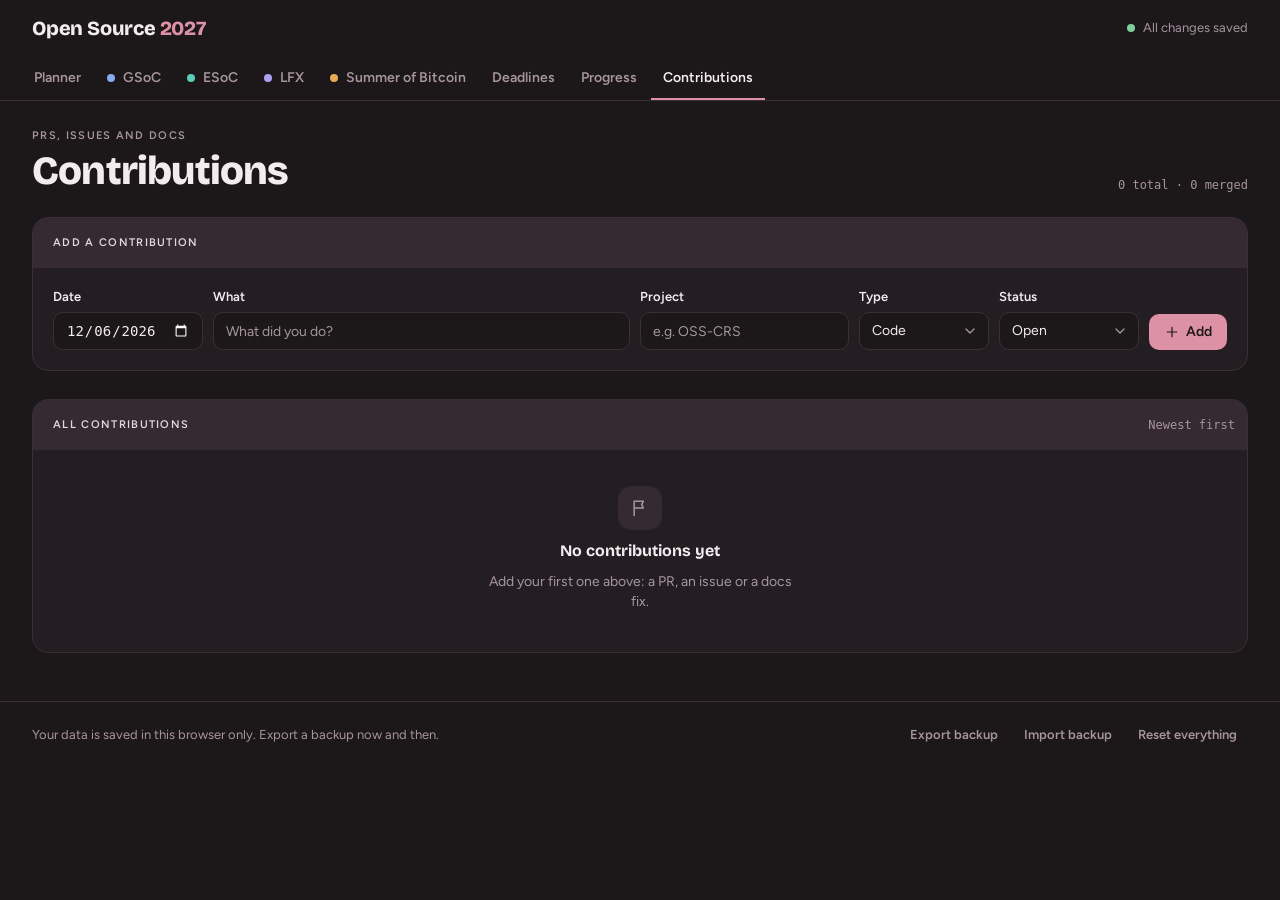
==== commit e19d772a: "Open Source 2027 planner: planner, 4 program pages, deadlines, progress and contributions" ====
--- a/contributions.html
+++ b/contributions.html
@@ -1,7 +1,6 @@
 <!doctype html>
 <html lang="en">
 <head>
-  
   <meta charset="utf-8">
   <meta name="viewport" content="width=device-width, initial-scale=1">
   <meta name="description" content="Contribution log">
--- a/css/components.css
+++ b/css/components.css
@@ -13,7 +13,7 @@
 [hidden] { display: none !important; }
 
 /* ---------- layout ---------- */
-.os-app { background: var(--bg); }
+.os-app { container-type: inline-size; background: var(--bg); min-height: 100%; }
 .os-pad { padding: 24px; }
 .os-main { padding: 28px 32px 48px; max-width: 1280px; margin: 0 auto; }
 .os-stack { display: flex; flex-direction: column; gap: 20px; }
@@ -39,60 +39,18 @@
 .os-ic { display: inline-flex; width: 18px; height: 18px; flex: none; }
 .os-ic svg { width: 100%; height: 100%; display: block; }
 
-/* ---------- top bar and side menu ---------- */
-/* The page is a grid: top bar across the top, side menu on the left,
-   page and footer on the right. --nav-w = side menu width. */
-.os-app { --nav-w: 232px; display: grid; grid-template-columns: var(--nav-w) minmax(0, 1fr); grid-template-rows: auto 1fr auto; min-height: 100vh; }
-.os-app.is-nav-mini { --nav-w: 76px; }
-#app-header { display: contents; }
-.os-top { grid-column: 1 / -1; position: sticky; top: 0; z-index: 30; display: flex; align-items: center; gap: 14px; padding: 10px 24px 10px 16px; background: var(--bg); border-bottom: 1px solid var(--line); }
-.os-menu { appearance: none; width: 40px; height: 40px; border: 0; border-radius: 50%; background: transparent; color: var(--ink); display: grid; place-items: center; cursor: pointer; flex: none; }
-.os-menu:hover { background: var(--card-head); }
-.os-menu .os-ic { width: 22px; height: 22px; }
+/* ---------- top bar and tabs ---------- */
+.os-top { display: flex; align-items: center; justify-content: space-between; gap: 16px; padding: 16px 32px; }
 .os-brand { font: 800 20px/24px var(--font-display); letter-spacing: -.01em; margin: 0; white-space: nowrap; }
 .os-brand b { color: var(--accent); font-weight: 800; }
 .os-saved { display: inline-flex; align-items: center; gap: 8px; font-size: 13px; line-height: 18px; color: var(--muted); white-space: nowrap; }
 .os-saved::before { content: ""; width: 8px; height: 8px; border-radius: 50%; background: var(--success); }
-
-.os-nav { grid-column: 1; grid-row: 2 / 4; position: sticky; top: 61px; align-self: start; height: calc(100vh - 61px); overflow-y: auto; scrollbar-width: thin; padding: 10px 10px 24px; display: flex; flex-direction: column; gap: 6px; }
-.os-nav__group { display: flex; flex-direction: column; gap: 2px; padding-bottom: 8px; border-bottom: 1px solid var(--line); }
-.os-nav__group:last-child { border-bottom: 0; }
-.os-nav__title { margin: 8px 12px 4px; font: 600 11px/14px var(--font-body); letter-spacing: .12em; text-transform: uppercase; color: var(--muted); }
-.os-nav__item { display: flex; align-items: center; gap: 16px; height: 42px; padding: 0 12px; border-radius: var(--radius-md); color: var(--ink); text-decoration: none; font: 500 14px/20px var(--font-body); white-space: nowrap; }
-.os-nav__item:hover { background: var(--card-head); }
-.os-nav__item.is-active { background: var(--card-head); font-weight: 700; }
-.os-nav__item.is-active .os-ic { color: var(--accent); }
-.os-nav__item:focus-visible { outline: 2px solid var(--accent); outline-offset: -2px; }
-.os-nav__item .os-ic { width: 22px; height: 22px; }
-.os-nav__dot { width: 22px; height: 22px; flex: none; border-radius: 50%; background: color-mix(in srgb, var(--prog) 22%, transparent); color: var(--prog); display: grid; place-items: center; font: 700 11px/1 var(--font-body); }
-.os-nav__item.is-active .os-nav__dot { background: var(--prog); color: var(--bg); }
-.os-nav__short { display: none; }
-
-/* small menu (like YouTube's icon menu): icon on top, short name under it */
-.is-nav-mini .os-nav { padding: 6px 4px; }
-.is-nav-mini .os-nav__group { border-bottom: 0; padding-bottom: 0; }
-.is-nav-mini .os-nav__title, .is-nav-mini .os-nav__label { display: none; }
-.is-nav-mini .os-nav__item { flex-direction: column; justify-content: center; gap: 6px; height: 70px; padding: 0 2px; }
-.is-nav-mini .os-nav__short { display: block; font-size: 10px; line-height: 12px; font-weight: 500; max-width: 100%; overflow: hidden; text-overflow: ellipsis; }
-
-.os-app > main, .os-app > footer { grid-column: 2; min-width: 0; }
-.os-main { container-type: inline-size; width: 100%; }
-.os-nav-scrim { position: fixed; inset: 0; background: var(--scrim); z-index: 35; }
-
-/* phone: no menu on the side, the button slides it in over the page */
-@media (max-width: 760px) {
-  .os-app, .os-app.is-nav-mini { --nav-w: 0px; grid-template-columns: minmax(0, 1fr); }
-  .os-app > main, .os-app > footer { grid-column: 1; }
-  .os-top { padding: 8px 16px 8px 8px; }
-  .os-nav { position: fixed; top: 0; left: 0; bottom: 0; height: auto; align-self: stretch; width: 248px; z-index: 40; background: var(--card); border-right: 1px solid var(--line); padding-top: 16px; transform: translateX(-100%); transition: transform .2s ease-out; visibility: hidden; }
-  .is-nav-open .os-nav { transform: none; visibility: visible; }
-  .is-nav-mini .os-nav__title, .is-nav-mini .os-nav__label { display: revert; }
-  .is-nav-mini .os-nav__short { display: none; }
-  .is-nav-mini .os-nav__item { flex-direction: row; height: 42px; gap: 16px; padding: 0 12px; }
-  .is-nav-mini .os-nav__group { border-bottom: 1px solid var(--line); padding-bottom: 8px; }
-}
-@media (max-width: 760px) { .os-main { padding: 20px 16px 40px; } }
-@media (prefers-reduced-motion: reduce) { .os-nav { transition: none; } }
+.os-tabs { display: flex; gap: 2px; padding: 0 22px; border-bottom: 1px solid var(--line); overflow-x: auto; scrollbar-width: none; }
+.os-tabs::-webkit-scrollbar { display: none; }
+.os-tab { appearance: none; background: none; border: 0; border-bottom: 2px solid transparent; padding: 12px 12px 10px; font: 600 14px/20px var(--font-body); color: var(--muted); white-space: nowrap; cursor: pointer; display: inline-flex; align-items: center; gap: 8px; text-decoration: none; }
+.os-tab:hover { color: var(--ink); }
+.os-tab.is-active { color: var(--ink); border-bottom-color: var(--accent); }
+.os-tab i { width: 8px; height: 8px; border-radius: 50%; background: var(--prog); }
 
 /* ---------- page header ---------- */
 .os-phead { display: flex; align-items: flex-end; justify-content: space-between; gap: 16px; flex-wrap: wrap; margin-bottom: 24px; }
@@ -123,7 +81,7 @@
 .os-iconbtn:hover { background: var(--card-head); color: var(--ink); }
 .os-iconbtn--danger:hover { color: var(--danger); }
 .os-iconbtn .os-ic { width: 16px; height: 16px; }
-.os-btn:focus-visible, .os-iconbtn:focus-visible, .os-menu:focus-visible, .os-star:focus-visible, .os-seg button:focus-visible, .os-box:focus-visible { outline: 2px solid var(--accent); outline-offset: 2px; }
+.os-btn:focus-visible, .os-iconbtn:focus-visible, .os-tab:focus-visible, .os-star:focus-visible, .os-seg button:focus-visible, .os-box:focus-visible { outline: 2px solid var(--accent); outline-offset: 2px; }
 
 /* ---------- form fields ---------- */
 .os-input, .os-select, .os-textarea { width: 100%; background: var(--bg); border: 1px solid var(--line); border-radius: var(--radius-md); color: var(--ink); padding: 0 12px; height: 38px; font-size: 14px; line-height: 20px; outline: none; transition: border-color .15s, box-shadow .15s; }
@@ -175,6 +133,21 @@
 .os-ring--lg > span { font-size: 22px; }
 .os-ring--none { background: var(--track); }
 
+/* ---------- weekly bar chart ---------- */
+.os-chart { display: flex; align-items: center; gap: 20px; }
+.os-chart__plot { flex: 1; min-width: 0; }
+.os-bars { display: grid; grid-template-columns: repeat(7, minmax(0, 1fr)); gap: 6px; align-items: end; height: 132px; border-bottom: 1px solid var(--line); }
+.os-bars__col { display: flex; flex-direction: column; align-items: center; justify-content: flex-end; height: 100%; gap: 4px; }
+.os-bars__n { font: 500 10px/12px var(--font-mono); color: var(--muted); }
+.os-bars__stack { width: 100%; max-width: 24px; display: flex; flex-direction: column; border-radius: 6px 6px 0 0; overflow: hidden; }
+.os-bars__stack .done { background: var(--accent); }
+.os-bars__stack .left { background: var(--track); }
+.os-bars__x { display: grid; grid-template-columns: repeat(7, minmax(0, 1fr)); gap: 6px; margin-top: 6px; text-align: center; font-size: 11px; line-height: 14px; color: var(--muted); }
+.os-bars__x .is-today { color: var(--accent); font-weight: 700; }
+.os-legend { display: flex; gap: 14px; margin-top: 12px; font-size: 12px; line-height: 16px; color: var(--muted); }
+.os-legend span { display: inline-flex; align-items: center; gap: 6px; }
+.os-legend span::before { content: ""; width: 10px; height: 10px; border-radius: 3px; background: var(--c); }
+
 /* ---------- stars ---------- */
 .os-stars { display: inline-flex; gap: 4px; }
 .os-star { appearance: none; border: 0; padding: 0; width: var(--s, 28px); height: var(--s, 28px); background: var(--star-off); cursor: pointer; -webkit-mask: var(--star-shape) center / contain no-repeat; mask: var(--star-shape) center / contain no-repeat; transition: background .12s, transform .12s; }
@@ -185,6 +158,8 @@
 .os-stars--sm .os-star { --s: 13px; }
 .os-stars--lg { gap: 6px; }
 .os-stars--lg .os-star { --s: 38px; }
+.os-rate-row { display: flex; align-items: center; justify-content: space-between; padding: 5px 0; font-size: 13px; line-height: 18px; color: var(--muted); }
+.os-rate-row.is-today { color: var(--ink); font-weight: 600; }
 
 /* ---------- pills, chips, labels ---------- */
 .os-pill { --c: var(--muted); display: inline-flex; align-items: center; gap: 6px; height: 24px; padding: 0 10px; border-radius: 999px; font: 600 12px/1 var(--font-body); white-space: nowrap; color: var(--c); background: color-mix(in srgb, var(--c) 15%, transparent); }
@@ -297,6 +272,27 @@
 .os-tl__item.is-now .os-tl__box { background: color-mix(in srgb, var(--prog) 10%, transparent); border: 1px solid color-mix(in srgb, var(--prog) 35%, transparent); border-radius: 12px; padding: 8px 12px 10px; margin: -9px 0 0 -6px; }
 .os-tl__item.is-now .os-tl__date { color: var(--prog); }
 
+/* ---------- planner ---------- */
+.os-weekbar { display: flex; align-items: center; justify-content: center; gap: 8px; margin: 0 0 24px; flex-wrap: wrap; }
+.os-weekbar__range { font: 600 15px/20px var(--font-mono); padding: 0 10px; text-align: center; white-space: nowrap; }
+.os-today-title { display: flex; align-items: baseline; justify-content: space-between; gap: 8px; flex-wrap: wrap; }
+.os-days { display: grid; grid-template-columns: repeat(7, minmax(0, 1fr)); gap: 12px; }
+.os-day { background: var(--card); border: 1px solid var(--line); border-radius: var(--radius-lg); overflow: hidden; display: flex; flex-direction: column; min-width: 0; }
+.os-day__head { background: var(--card-head); padding: 10px 12px; display: flex; flex-direction: column; gap: 4px; }
+.os-day__sub { display: flex; align-items: center; justify-content: space-between; gap: 6px; min-height: 18px; }
+.os-day__name { font: 700 15px/20px var(--font-display); margin: 0; }
+.os-day__date { font: 500 11px/14px var(--font-mono); color: var(--muted); }
+.os-day__stats { display: flex; align-items: center; justify-content: space-between; gap: 6px; padding: 12px; border-bottom: 1px solid var(--line); }
+.os-day .os-tasks { padding: 2px 12px 6px; }
+.os-day .os-task { font-size: 13px; line-height: 18px; padding: 7px 0; gap: 8px; align-items: flex-start; }
+.os-day .os-box { width: 16px; height: 16px; margin-top: 1px; }
+.os-day .os-box:checked::after { left: 4px; top: 1px; width: 4px; height: 9px; }
+.os-day__empty { padding: 12px; font-size: 13px; line-height: 18px; color: var(--muted); }
+.os-day .os-add { margin: 0; padding: 8px 12px 12px; gap: 6px; }
+.os-day .os-add .os-input { height: 32px; font-size: 13px; padding: 0 10px; }
+.os-day.is-today { border-color: var(--accent); box-shadow: 0 0 0 1px var(--accent); }
+.os-day.is-today .os-day__head { background: color-mix(in srgb, var(--accent) 18%, var(--card-head)); }
+
 /* ---------- stats and heatmap ---------- */
 .os-stat { background: var(--card); border: 1px solid var(--line); border-radius: var(--radius-lg); padding: 18px 20px; display: flex; flex-direction: column; gap: 8px; }
 .os-stat__note { font-size: 12px; line-height: 16px; color: var(--muted); }
@@ -314,6 +310,13 @@
 .os-heat__legend { display: flex; align-items: center; gap: 4px; justify-content: flex-end; margin-top: 12px; font-size: 12px; line-height: 16px; color: var(--muted); }
 .os-heat__legend .os-heat__c { display: inline-block; }
 
+/* ---------- deadlines ---------- */
+.os-dl { display: grid; grid-template-columns: 170px minmax(0, 1fr) 128px 96px 140px; gap: 16px; align-items: center; padding: 14px 20px; border-bottom: 1px solid var(--line); }
+.os-dl:last-child { border-bottom: 0; }
+.os-dl__what { font-weight: 600; font-size: 14px; line-height: 20px; }
+.os-dl__date { font: 500 13px/18px var(--font-mono); color: var(--muted); }
+.os-dl__count { justify-self: end; }
+
 /* ---------- table ---------- */
 .os-tablewrap { overflow-x: auto; }
 .os-table { width: 100%; border-collapse: collapse; font-size: 14px; line-height: 20px; }
@@ -335,10 +338,14 @@
 
 /* ---------- phone and narrow widths (the app reacts to its own width) ---------- */
 @container (max-width: 1060px) {
+  .os-days { grid-template-columns: repeat(7, minmax(190px, 1fr)); overflow-x: auto; padding-bottom: 6px; }
   .os-grid-3 { grid-template-columns: 1fr 1fr; }
   .os-grid-3 > :last-child { grid-column: 1 / -1; }
 }
 @container (max-width: 760px) {
+  .os-top { padding: 14px 16px; }
+  .os-tabs { padding: 0 6px; }
+  .os-main { padding: 20px 16px 40px; }
   .os-h1 { font-size: 32px; line-height: 36px; }
   .os-grid-3, .os-split, .os-props, .os-grid-4 { grid-template-columns: 1fr; }
   .os-grid-3 > :last-child { grid-column: auto; }
@@ -354,44 +361,11 @@
   .os-org__stack { grid-area: stack; }
   .os-org__status { grid-area: status; }
   .os-org__actions { grid-area: act; }
+  .os-dl { grid-template-columns: 1fr auto; gap: 6px 12px; padding: 14px 16px; }
+  .os-dl > .os-chip { grid-column: 1 / -1; justify-self: start; }
   .os-addform { grid-template-columns: 1fr 1fr; }
   .os-addform > .os-field:nth-child(2) { grid-column: 1 / -1; }
   .os-modal__body { grid-template-columns: 1fr; }
   .os-seg { grid-template-columns: 1fr 1fr; }
+  .os-weekbar__range { font-size: 13px; }
 }
-
-/* ---------- planner: daily open source log ---------- */
-.os-plan-head { display: flex; align-items: flex-end; justify-content: space-between; gap: 20px; flex-wrap: wrap; margin-bottom: 24px; }
-.os-plan-date { display: flex; flex-direction: column; align-items: flex-end; gap: 10px; text-align: right; }
-.os-plan-date__text { display: flex; flex-direction: column; align-items: flex-end; gap: 4px; }
-.os-plan-date__day { font: 800 28px/32px var(--font-display); letter-spacing: -.01em; }
-.os-plan-date__num { font-size: 15px; line-height: 20px; color: var(--muted); }
-.os-plan-date__nav .os-btn:disabled { opacity: .45; cursor: default; }
-.os-plan-block { border-left: 4px solid var(--prog); }
-.os-plan-block__head { flex-wrap: wrap; }
-.os-plan-block__head .os-h2 { font-size: 19px; line-height: 24px; }
-.os-plan-block__dot { width: 10px; height: 10px; border-radius: 50%; background: var(--prog); }
-.os-plan-block__body { display: flex; flex-direction: column; gap: 12px; }
-.os-plan-empty { margin: 0; }
-.os-log { border: 1px solid var(--line); border-radius: var(--radius-md); padding: 14px 16px; background: color-mix(in srgb, var(--card-head) 25%, var(--card)); }
-.os-log__top { display: flex; align-items: center; justify-content: space-between; gap: 12px; }
-.os-log__org { display: flex; align-items: center; gap: 8px; min-width: 0; }
-.os-log__org .os-ic { color: var(--prog); }
-.os-log__org .os-h3 { overflow-wrap: anywhere; }
-.os-log__actions { gap: 2px; flex: none; }
-.os-log__tech { display: flex; flex-wrap: wrap; gap: 6px; margin-top: 10px; }
-.os-log__grid { display: grid; grid-template-columns: repeat(3, minmax(0, 1fr)); gap: 16px; margin-top: 14px; padding-top: 14px; border-top: 1px solid var(--line); }
-.os-log__cell { min-width: 0; display: flex; flex-direction: column; gap: 6px; }
-.os-log__cell .os-label { display: inline-flex; align-items: center; gap: 6px; }
-.os-log__cell .os-label .os-ic { width: 14px; height: 14px; }
-.os-log__cell .os-p { font-size: 14px; line-height: 20px; overflow-wrap: anywhere; }
-.os-log__text { white-space: pre-wrap; }
-.os-log__links { display: flex; flex-wrap: wrap; gap: 6px 14px; }
-.os-entry-link { display: inline-flex; align-items: center; gap: 6px; font-size: 13px; line-height: 18px; color: var(--accent); text-decoration: none; min-width: 0; }
-.os-entry-link span { overflow: hidden; text-overflow: ellipsis; white-space: nowrap; }
-.os-entry-link:hover span { text-decoration: underline; }
-.os-entry-link .os-ic { width: 15px; height: 15px; }
-@container (max-width: 760px) {
-  .os-log__grid { grid-template-columns: 1fr; gap: 12px; }
-  .os-plan-date, .os-plan-date__text { align-items: flex-start; text-align: left; }
-}
--- a/css/app.css
+++ b/css/app.css
@@ -5,6 +5,7 @@
 a.os-brand { color: var(--ink); text-decoration: none; }
 .os-saved.is-error { color: var(--danger); }
 .os-saved.is-error::before { background: var(--danger); }
+.os-tab { text-decoration: none; }
 
 /* page header link to the official site */
 .os-phead__sub a { color: var(--muted); text-decoration: none; display: inline-flex; align-items: center; gap: 4px; }
@@ -17,6 +18,7 @@
 
 /* empty list inside a card */
 .os-list-empty { margin: 8px 0 0; font-size: 13px; line-height: 18px; color: var(--muted); }
+.os-day .os-list-empty { margin: 0; padding: 12px; }
 
 /* footer */
 .os-foot { display: flex; align-items: center; justify-content: space-between; gap: 12px; flex-wrap: wrap; max-width: 1280px; margin: 0 auto; padding: 18px 32px 28px; border-top: 1px solid var(--line); font-size: 13px; line-height: 18px; color: var(--muted); }
@@ -51,13 +53,19 @@
 /* extra pill colours */
 .os-pill--closed { --c: var(--muted); }
 
+/* deadlines */
+.os-dl.is-past { opacity: .55; }
+.os-dl__note { display: block; margin-top: 2px; font-size: 12px; line-height: 16px; font-weight: 400; color: var(--muted); }
+.os-legend-row { display: flex; flex-wrap: wrap; gap: 8px 18px; margin-bottom: 16px; }
+.os-legend-row > span { display: inline-flex; align-items: center; gap: 6px; font-size: 13px; line-height: 18px; color: var(--muted); }
+
 /* touch screens have no hover, so keep delete buttons visible */
 @media (hover: none) {
   .os-task .os-iconbtn, .os-entry .os-iconbtn, .os-tl__del { opacity: 1; }
 }
 
 /* phone */
-@media (max-width: 760px) {
+@container (max-width: 760px) {
   .os-foot { padding: 18px 16px 24px; }
 }
 /* the modal sits outside .os-app, so it uses a normal media query */
@@ -71,7 +79,3 @@
 
 /* text only screen readers hear (screen reader = software that reads the page aloud) */
 .os-sr { position: absolute; width: 1px; height: 1px; padding: 0; margin: -1px; overflow: hidden; clip: rect(0 0 0 0); white-space: nowrap; border: 0; }
-
-/* Daily learning: edit and delete buttons, and the edit box */
-.os-entry__actions { display: flex; gap: 2px; flex: none; }
-.os-entry.is-editing .os-textarea { margin-top: 6px; min-height: 72px; }
